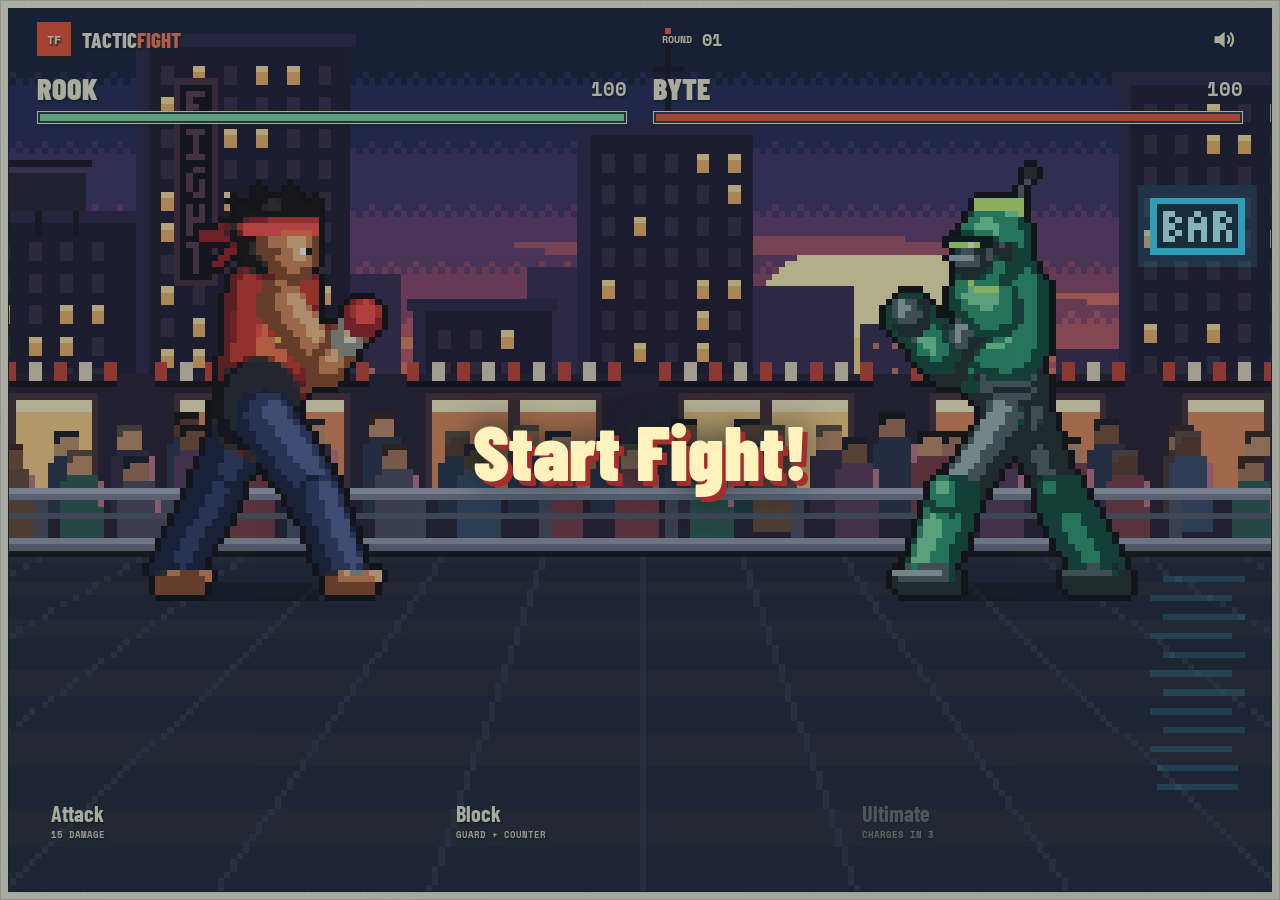
==== index.html @ 7b341b50 "Merge main into feature/16bit-graphics Keep main's announcement overlay, speaker sound toggle and sl" ====
<!doctype html>
<html lang="en">
<head>
  <meta charset="utf-8">
  <meta name="viewport" content="width=device-width, initial-scale=1">
  <meta name="theme-color" content="#f3ead5">
  <title>Tactic Fight</title>
  <link rel="stylesheet" href="style.css">
</head>
<body>
  <main class="game-shell">
    <header class="topbar">
      <a class="brand" href="index.html" aria-label="Tactic Fight home">
        <span class="brand-mark" aria-hidden="true">TF</span>
        <span>TACTIC<span class="brand-accent">FIGHT</span></span>
      </a>
      <div class="round-readout" aria-live="polite">
        <span class="readout-label">ROUND</span>
        <strong id="round-number">01</strong>
      </div>
      <button class="sound-toggle" id="sound-toggle" type="button" aria-label="Mute sound" aria-pressed="true" title="Mute sound (M)">
        <svg class="speaker-icon" viewBox="0 0 24 24" aria-hidden="true">
          <path class="speaker-shape" d="M4 9v6h4l5 4V5L8 9H4Z"></path>
          <path class="sound-waves" d="M16 9a5 5 0 0 1 0 6M18.5 6.5a8.5 8.5 0 0 1 0 11"></path>
          <path class="mute-slash" d="m15 9 6 6m0-6-6 6"></path>
        </svg>
      </button>
    </header>

    <section class="matchup" aria-label="Fighter status">
      <div class="fighter-status player-status">
        <div class="fighter-heading">
          <h1>ROOK</h1>
          <span id="player-hp-text" class="hp-number">100</span>
        </div>
        <div class="health-track" role="meter" aria-label="Player health" aria-valuemin="0" aria-valuemax="100" aria-valuenow="100">
          <div id="player-health" class="health-fill"></div>
        </div>
        <div class="fighter-meta"><span id="player-boost" class="boost-tag" hidden>POWER UP +50%</span></div>
      </div>

      <div class="fighter-status bot-status">
        <div class="fighter-heading">
          <h1>BYTE</h1>
          <span id="bot-hp-text" class="hp-number">100</span>
        </div>
        <div class="health-track" role="meter" aria-label="CPU health" aria-valuemin="0" aria-valuemax="100" aria-valuenow="100">
          <div id="bot-health" class="health-fill"></div>
        </div>
        <div class="fighter-meta"><span id="bot-boost" class="boost-tag" hidden>POWER UP +50%</span></div>
      </div>
    </section>

    <section class="arena-wrap" aria-label="Fight arena">
      <canvas id="arena" width="960" height="420" role="img" aria-label="Rook and Byte face off in a pixel art city arena"></canvas>
    </section>

    <section class="fight-console" aria-label="Combat controls">
      <div class="action-row">
        <button class="action-button attack-button" id="attack-button" type="button">
          <span class="action-copy"><strong>Attack</strong><small>15 DAMAGE</small></span>
        </button>
        <button class="action-button block-button" id="block-button" type="button">
          <span class="action-copy"><strong>Block</strong><small>GUARD + COUNTER</small></span>
        </button>
        <button class="action-button ultimate-button" id="ultimate-button" type="button" disabled>
          <span class="action-copy"><strong>Ultimate</strong><small id="ultimate-detail">CHARGES IN 3</small></span>
        </button>
      </div>
      <div class="console-bottom">
        <button class="restart-button" id="restart-button" type="button" hidden>PLAY AGAIN</button>
      </div>
    </section>
  </main>
  <div class="screen-announcement" id="screen-announcement" aria-live="assertive" aria-atomic="true" hidden>
    <p id="announcement-text"></p>
  </div>
  <script src="sound.js"></script>
  <script src="graphics.js"></script>
  <script src="game.js"></script>
</body>
</html>
---- style.css ----
@import url('https://fonts.googleapis.com/css2?family=Barlow+Condensed:wght@500;600;700;800;900&family=Space+Mono:wght@400;700&display=swap');

:root {
  color-scheme: light;
  --paper: #f3ead5;
  --ink: #1d2422;
  --muted: #68736a;
  --line: #cfc8b6;
  --red: #ec5139;
  --red-dark: #a52d2e;
  --mint: #83d8a3;
  --lime: #c8e263;
  --night: #172b30;
  --mono: "Space Mono", "Courier New", monospace;
  --display: "Barlow Condensed", Impact, sans-serif;
}

* { box-sizing: border-box; }

body {
  min-height: 100vh;
  margin: 0;
  color: var(--ink);
  background-color: var(--paper);
  background-image: radial-gradient(#29353018 0.8px, transparent 0.8px), linear-gradient(125deg, #f7f1e3, #e9e3d2 75%);
  background-size: 7px 7px, auto;
  font-family: var(--mono);
}

button, a { font: inherit; }
button:focus-visible, a:focus-visible { outline: 3px solid var(--red); outline-offset: 3px; }

.game-shell { width: min(1100px, calc(100% - 48px)); margin: 0 auto; }
.topbar { height: 78px; display: flex; align-items: center; justify-content: space-between; }
.brand { display: inline-flex; align-items: center; gap: 11px; color: var(--paper); text-decoration: none; font: 800 21px/1 var(--display); letter-spacing: 0; text-shadow: 1px 2px 2px #132427; }
.brand-mark { display: grid; width: 34px; height: 34px; place-items: center; color: var(--paper); background: var(--red); box-shadow: 4px 4px 0 var(--ink); font: 700 12px var(--mono); }
.brand-accent { color: #ff775e; }
.round-readout { display: flex; align-items: center; gap: 10px; padding: 0; }
.readout-label, .top-status, .side-label, .fighter-meta, .arena-topline, .arena-caption, .combat-tip, .page-footer { font-size: 10px; font-weight: 700; letter-spacing: 0; }
.readout-label { color: var(--paper); text-shadow: 1px 2px 2px #132427; }
.round-readout strong { color: var(--paper); font: 700 17px var(--mono); text-shadow: 1px 2px 2px #132427; }
.sound-toggle { display: grid; width: 40px; height: 40px; place-items: center; padding: 0; border: 0; color: var(--paper); background: transparent; cursor: pointer; }
.sound-toggle:hover { color: var(--lime); }
.speaker-icon { width: 27px; height: 27px; overflow: visible; fill: none; stroke: currentColor; stroke-width: 2; stroke-linecap: round; stroke-linejoin: round; filter: drop-shadow(1px 2px 2px #132427); }
.speaker-shape { fill: currentColor; stroke: none; }
.sound-waves, .mute-slash { display: none; }
.sound-toggle[aria-pressed="true"] .sound-waves, .sound-toggle[aria-pressed="false"] .mute-slash { display: block; }
.mute-slash { stroke: var(--red); stroke-width: 3; }

.matchup { display: grid; grid-template-columns: 1fr 1fr; align-items: center; gap: 26px; padding: 26px 4px 22px; }
.fighter-status { min-width: 0; }
.fighter-heading { display: flex; justify-content: space-between; align-items: end; margin-bottom: 10px; }
.side-label { color: var(--paper); text-shadow: 1px 2px 2px #132427; }
.fighter-heading h1 { margin: 1px 0 0; color: var(--paper); font: 900 34px/.95 var(--display); text-shadow: 1px 2px 2px #132427; }
.bot-status { text-align: right; }
.hp-number { color: var(--paper); font: 700 19px var(--mono); text-shadow: 1px 2px 2px #132427; }
.health-track { height: 13px; padding: 2px; border: 1px solid var(--paper); background: #263e41; box-shadow: 1px 2px 3px #13242766; }
.health-fill { height: 100%; width: 100%; background: var(--mint); transition: width 280ms ease; }
.bot-status .health-fill { margin-left: auto; background: var(--red); }
.fighter-meta { display: flex; justify-content: flex-end; align-items: center; gap: 8px; margin-top: 7px; }
.boost-tag { color: var(--lime); font-size: 9px; font-weight: 700; text-shadow: 1px 2px 2px #132427; }
.player-status .fighter-meta { justify-content: flex-start; }
.fighter-meta[hidden] { display: none; }

.arena-wrap { overflow: hidden; border: 2px solid var(--ink); background: var(--night); box-shadow: 7px 7px 0 #1d242224; }
.arena-topline { height: 32px; display: flex; justify-content: space-between; align-items: center; padding: 0 14px; color: #d8dbc6; background: #20363a; }
.arena-live { display: flex; align-items: center; gap: 6px; color: #83d8a3; }
.arena-live i { width: 6px; height: 6px; border-radius: 50%; background: currentColor; }
#arena { display: block; width: 100%; height: auto; aspect-ratio: 960 / 420; image-rendering: pixelated; }
.arena-caption { min-height: 35px; display: flex; justify-content: space-between; align-items: center; padding: 0 16px; color: #d8dbc6; background: #20363a; }
.arena-caption b { margin-left: 7px; color: #94a29a; font-size: 9px; }
.floor-mark { color: #899b8b; font: 700 9px var(--mono); }

.fight-console { margin-top: 24px; }
.console-heading { display: flex; align-items: end; justify-content: space-between; padding: 16px 0 13px; }
.console-heading h2 { margin: 3px 0 0; font: 800 26px/.95 var(--display); }
.console-heading p { margin: 0 0 2px; color: var(--muted); font-size: 10px; }
.action-row { display: grid; grid-template-columns: repeat(3, 1fr); gap: 10px; }
.action-button { min-height: 72px; display: flex; align-items: center; gap: 13px; padding: 10px 14px; border: 0; color: var(--paper); background: transparent; text-align: left; text-shadow: 1px 2px 2px #132427; cursor: pointer; transition: transform 120ms ease, color 120ms ease; }
.action-button:hover:not(:disabled) { transform: translateY(-3px); }
.action-button:active:not(:disabled) { transform: translateY(0); }
.action-button:disabled { color: #a3aaa0; background: transparent; cursor: not-allowed; opacity: 0.55; }
.action-copy { display: grid; gap: 4px; }
.action-copy strong { font: 700 22px/1 var(--display); }
.action-copy small { color: #d9d0bb; font-size: 9px; font-weight: 700; }
.attack-button:hover:not(:disabled) { color: #ff9b76; }
.block-button:hover:not(:disabled) { color: var(--lime); }
.ultimate-button:hover:not(:disabled) { color: #fff2bc; }
.console-bottom { min-height: 48px; display: flex; align-items: center; justify-content: center; gap: 16px; }
.console-bottom[hidden] { display: none; }
.combat-tip { display: none; }
.restart-button { padding: 8px; border: 0; color: var(--lime); background: transparent; font: 700 10px var(--mono); text-shadow: 1px 2px 2px #132427; cursor: pointer; }
.restart-button:hover { color: white; }
.screen-announcement {
  position: fixed;
  z-index: 20;
  inset: 0;
  display: grid;
  place-items: center;
  padding: 24px;
  background: #1023269c;
  pointer-events: none;
  animation: announcement-appear 240ms ease-out both;
}
.screen-announcement[hidden] { display: none; }
.screen-announcement p {
  max-width: 18ch;
  margin: 0;
  color: var(--lime);
  font: 900 78px/.9 var(--display);
  text-align: center;
  text-shadow: 5px 5px 0 var(--red-dark), 0 0 32px #142729;
}
.screen-announcement[data-state="start"] { background: #10232652; }
.screen-announcement[data-state="start"] p { color: #fff2bc; }
.screen-announcement[data-state="lose"] p { color: #ff9971; }
@keyframes announcement-appear {
  from { opacity: 0; transform: scale(0.94); }
  to { opacity: 1; transform: scale(1); }
}
.page-footer { display: flex; justify-content: space-between; padding: 15px 0 22px; color: var(--muted); }
.page-footer b { color: var(--red); }

@media (max-width: 620px) {
  .game-shell { width: min(100% - 28px, 480px); }
  .topbar { height: 65px; }
  .brand { font-size: 18px; }
  .brand-mark { width: 30px; height: 30px; }
  .round-readout { padding: 7px 9px; gap: 6px; }
  .top-status { font-size: 8px; }
  .matchup { gap: 10px; padding: 21px 0 16px; }
  .fighter-heading h1 { font-size: 28px; }
  .fighter-heading { margin-bottom: 8px; }
  .side-label { font-size: 9px; }
  .hp-number { font-size: 15px; }
  .health-track { height: 11px; }
  .fighter-meta { font-size: 8px; }
  .boost-tag { font-size: 7px; padding: 3px; }
  .versus { font-size: 17px; }
  .arena-topline { height: 28px; padding: 0 9px; font-size: 8px; }
  .arena-caption { min-height: 30px; padding: 0 9px; font-size: 8px; }
  .arena-caption b { margin-left: 3px; font-size: 7px; }
  .fight-console { margin-top: 20px; }
  .console-heading { padding-top: 14px; }
  .console-heading h2 { font-size: 23px; }
  .console-heading p { max-width: 145px; font-size: 9px; text-align: right; }
  .action-row { gap: 6px; }
  .action-button { min-height: 76px; align-items: flex-start; gap: 7px; padding: 9px 7px; }
  .action-key { width: 25px; height: 25px; flex-basis: 25px; font-size: 8px; }
  .action-copy { padding-top: 2px; gap: 5px; }
  .action-copy strong { font-size: 16px; }
  .action-copy small { font-size: 7px; line-height: 1.3; }
  .button-arrow { display: none; }
  .console-bottom { min-height: 58px; flex-wrap: wrap; padding: 10px 0; gap: 7px; }
  .screen-announcement p { font-size: 48px; }
  .combat-tip { width: 100%; text-align: left; font-size: 8px; }
  .page-footer { padding-bottom: 16px; font-size: 8px; }
}

@media (prefers-reduced-motion: reduce) {
  *, *::before, *::after { scroll-behavior: auto !important; transition-duration: 0.01ms !important; }
}

@media (max-width: 380px) {
  .game-shell { width: calc(100% - 24px); }
  .brand { gap: 7px; font-size: 15px; }
  .brand-mark { width: 27px; height: 27px; font-size: 10px; }
  .sound-toggle { width: 32px; height: 32px; }
  .matchup { grid-template-columns: 1fr 1fr; gap: 8px; }
  .fighter-heading { gap: 3px; }
  .fighter-heading h1 { font-size: 20px; }
  .hp-number { font-size: 12px; }
  .fighter-meta { gap: 2px; font-size: 7px; }
  .action-row { grid-template-columns: 1fr; }
  .action-button { min-height: 56px; align-items: center; padding: 8px 10px; }
  .action-copy strong { font-size: 17px; }
  .action-copy small { font-size: 8px; }
  .console-heading p { max-width: 105px; }
}

@media (min-width: 621px) {
  body { height: 100svh; overflow: hidden; }
  .game-shell {
    position: relative;
    z-index: 1;
    display: flex;
    width: 100%;
    height: 100svh;
    flex-direction: column;
    gap: 0;
    margin: 0;
    padding: 14px 22px;
    border: 1px solid var(--line);
  }
  .topbar {
    position: relative;
    z-index: 1;
    height: 48px;
    flex: 0 0 48px;
    padding: 0 14px;
    border: 0;
    background: transparent;
  }
  .matchup {
    position: relative;
    z-index: 1;
    flex: 0 0 auto;
    margin-top: 4px;
    padding: 6px 14px;
    border: 0;
    background: transparent;
  }
  .fighter-heading { margin-bottom: 8px; }
  .fighter-heading h1 { font-size: 30px; }
  .fighter-meta { margin-top: 4px; }
  .side-label, .hp-number { color: var(--paper); text-shadow: 1px 2px 2px #132427; }
  .arena-wrap {
    position: fixed;
    z-index: 0;
    inset: 8px;
    border: 1px solid var(--ink);
    box-shadow: none;
    pointer-events: none;
  }
  .arena-topline, .arena-caption { display: none; }
  #arena {
    position: absolute;
    inset: 0;
    width: 100%;
    height: 100%;
    aspect-ratio: auto;
    object-fit: cover;
  }
  .fight-console {
    position: relative;
    z-index: 1;
    display: flex;
    flex-direction: column;
    width: 100%;
    margin-top: auto;
    padding: 12px 14px 34px;
    border: 0;
    background: transparent;
  }
  .console-heading { display: none; }
  .action-button { min-height: 58px; }
  .console-bottom { order: -1; min-height: 0; margin: 0 0 4px; }
  .page-footer { display: none; }
}
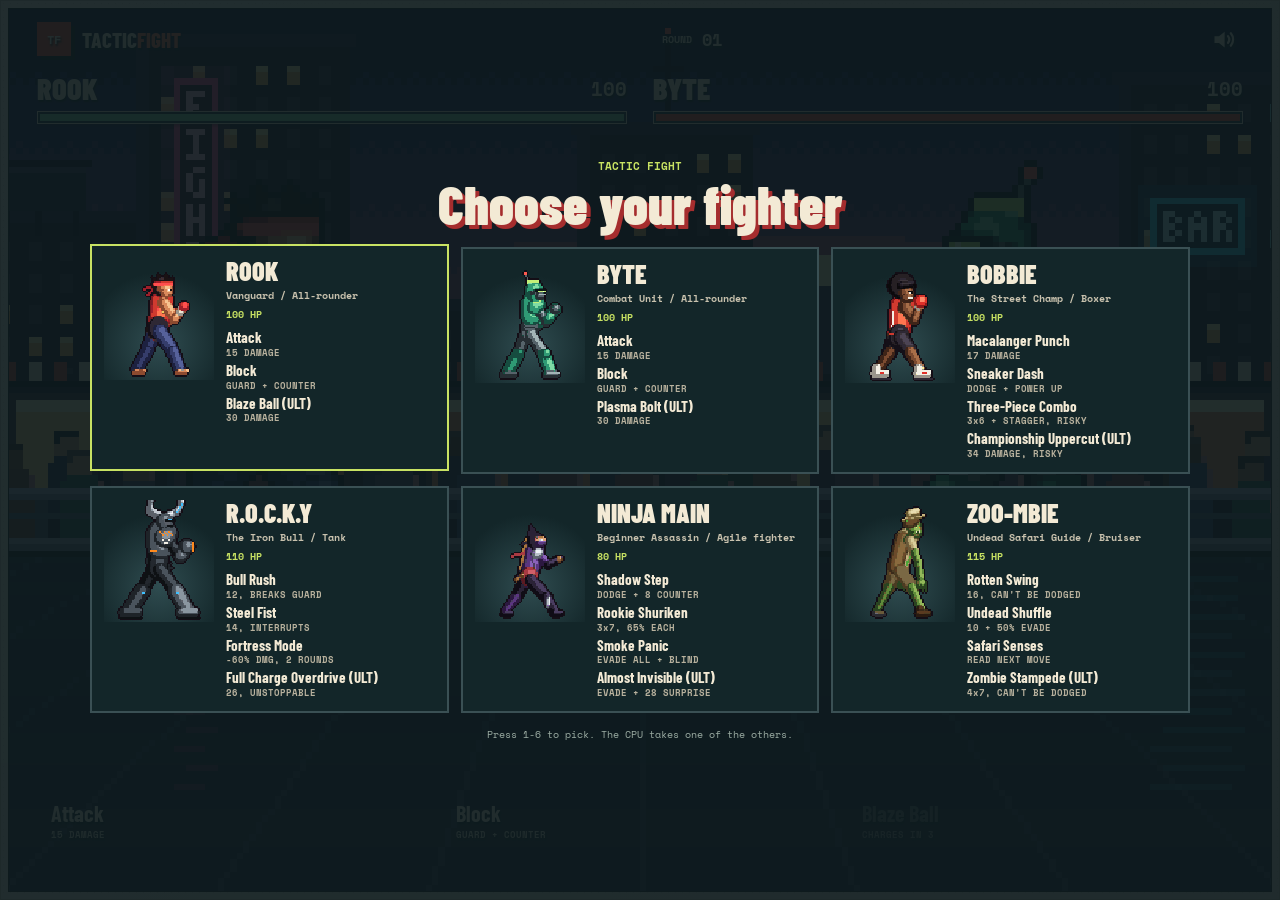
==== commit 2c3670fe: "Add four new fighters with their own moves and a character select Adds Bobbie Macalanger, R.O.C.K.Y," ====
--- a/index.html
+++ b/index.html
@@ -30,24 +30,24 @@
     <section class="matchup" aria-label="Fighter status">
       <div class="fighter-status player-status">
         <div class="fighter-heading">
-          <h1>ROOK</h1>
+          <h1 id="player-name">ROOK</h1>
           <span id="player-hp-text" class="hp-number">100</span>
         </div>
         <div class="health-track" role="meter" aria-label="Player health" aria-valuemin="0" aria-valuemax="100" aria-valuenow="100">
           <div id="player-health" class="health-fill"></div>
         </div>
-        <div class="fighter-meta"><span id="player-boost" class="boost-tag" hidden>POWER UP +50%</span></div>
+        <div class="fighter-meta"><span id="player-tags" class="boost-tag"></span></div>
       </div>
 
       <div class="fighter-status bot-status">
         <div class="fighter-heading">
-          <h1>BYTE</h1>
+          <h1 id="bot-name">BYTE</h1>
           <span id="bot-hp-text" class="hp-number">100</span>
         </div>
         <div class="health-track" role="meter" aria-label="CPU health" aria-valuemin="0" aria-valuemax="100" aria-valuenow="100">
           <div id="bot-health" class="health-fill"></div>
         </div>
-        <div class="fighter-meta"><span id="bot-boost" class="boost-tag" hidden>POWER UP +50%</span></div>
+        <div class="fighter-meta"><span id="bot-tags" class="boost-tag"></span></div>
       </div>
     </section>
 
@@ -56,26 +56,26 @@
     </section>
 
     <section class="fight-console" aria-label="Combat controls">
-      <div class="action-row">
-        <button class="action-button attack-button" id="attack-button" type="button">
-          <span class="action-copy"><strong>Attack</strong><small>15 DAMAGE</small></span>
-        </button>
-        <button class="action-button block-button" id="block-button" type="button">
-          <span class="action-copy"><strong>Block</strong><small>GUARD + COUNTER</small></span>
-        </button>
-        <button class="action-button ultimate-button" id="ultimate-button" type="button" disabled>
-          <span class="action-copy"><strong>Ultimate</strong><small id="ultimate-detail">CHARGES IN 3</small></span>
-        </button>
-      </div>
+      <div class="action-row" id="action-row"></div>
       <div class="console-bottom">
         <button class="restart-button" id="restart-button" type="button" hidden>PLAY AGAIN</button>
+        <button class="restart-button" id="change-button" type="button">NEW FIGHTER</button>
       </div>
     </section>
   </main>
   <div class="screen-announcement" id="screen-announcement" aria-live="assertive" aria-atomic="true" hidden>
     <p id="announcement-text"></p>
   </div>
+  <section class="character-select" id="character-select" aria-labelledby="select-title" hidden>
+    <div class="select-panel">
+      <p class="select-kicker">TACTIC FIGHT</p>
+      <h2 id="select-title">Choose your fighter</h2>
+      <div class="select-grid" id="select-grid"></div>
+      <p class="select-hint">Press 1-6 to pick. The CPU takes one of the others.</p>
+    </div>
+  </section>
   <script src="sound.js"></script>
+  <script src="characters.js"></script>
   <script src="graphics.js"></script>
   <script src="game.js"></script>
 </body>
--- a/style.css
+++ b/style.css
@@ -75,7 +75,7 @@
 .console-heading { display: flex; align-items: end; justify-content: space-between; padding: 16px 0 13px; }
 .console-heading h2 { margin: 3px 0 0; font: 800 26px/.95 var(--display); }
 .console-heading p { margin: 0 0 2px; color: var(--muted); font-size: 10px; }
-.action-row { display: grid; grid-template-columns: repeat(3, 1fr); gap: 10px; }
+.action-row { display: grid; grid-template-columns: repeat(var(--moves, 3), 1fr); gap: 10px; }
 .action-button { min-height: 72px; display: flex; align-items: center; gap: 13px; padding: 10px 14px; border: 0; color: var(--paper); background: transparent; text-align: left; text-shadow: 1px 2px 2px #132427; cursor: pointer; transition: transform 120ms ease, color 120ms ease; }
 .action-button:hover:not(:disabled) { transform: translateY(-3px); }
 .action-button:active:not(:disabled) { transform: translateY(0); }
@@ -114,6 +114,24 @@
 .screen-announcement[data-state="start"] { background: #10232652; }
 .screen-announcement[data-state="start"] p { color: #fff2bc; }
 .screen-announcement[data-state="lose"] p { color: #ff9971; }
+.character-select { position: fixed; z-index: 30; inset: 0; display: grid; place-items: center; overflow-y: auto; padding: 24px 16px; background: #0d1a1de8; }
+.character-select[hidden] { display: none; }
+.select-panel { width: min(1100px, 100%); }
+.select-kicker { margin: 0; color: var(--lime); font: 700 11px var(--mono); text-align: center; }
+.select-panel h2 { margin: 4px 0 18px; color: var(--paper); font: 900 54px/.95 var(--display); text-align: center; text-shadow: 4px 4px 0 var(--red-dark); }
+.select-grid { display: grid; grid-template-columns: repeat(3, 1fr); gap: 12px; }
+.fighter-card { display: grid; grid-template-columns: 110px 1fr; gap: 12px; align-items: start; padding: 12px; border: 2px solid #3a5054; color: var(--paper); background: #132629; text-align: left; cursor: pointer; transition: transform 120ms ease, border-color 120ms ease; }
+.fighter-card:hover, .fighter-card:focus-visible { border-color: var(--lime); outline: none; transform: translateY(-3px); }
+.fighter-card canvas { width: 110px; height: 122px; background: radial-gradient(circle at 50% 70%, #2f4c50, #132629 70%); image-rendering: pixelated; }
+.card-info { display: grid; gap: 4px; min-width: 0; }
+.card-name { font: 900 26px/1 var(--display); }
+.card-title { color: #c9c2ae; font-size: 10px; font-weight: 700; }
+.card-hp { color: var(--lime); font-size: 10px; font-weight: 700; }
+.card-moves { display: grid; gap: 4px; margin-top: 4px; }
+.card-move { display: grid; color: #b9b29e; font-size: 9px; font-weight: 700; }
+.card-move b { color: var(--paper); font: 700 15px/1.05 var(--display); }
+.select-hint { margin: 14px 0 0; color: #9fb0a6; font-size: 10px; text-align: center; }
+
 @keyframes announcement-appear {
   from { opacity: 0; transform: scale(0.94); }
   to { opacity: 1; transform: scale(1); }
@@ -144,7 +162,11 @@
   .console-heading { padding-top: 14px; }
   .console-heading h2 { font-size: 23px; }
   .console-heading p { max-width: 145px; font-size: 9px; text-align: right; }
-  .action-row { gap: 6px; }
+  .action-row { grid-template-columns: repeat(2, 1fr); gap: 6px; }
+  .select-grid { grid-template-columns: 1fr; }
+  .select-panel h2 { font-size: 38px; }
+  .fighter-card { grid-template-columns: 80px 1fr; }
+  .fighter-card canvas { width: 80px; height: 89px; }
   .action-button { min-height: 76px; align-items: flex-start; gap: 7px; padding: 9px 7px; }
   .action-key { width: 25px; height: 25px; flex-basis: 25px; font-size: 8px; }
   .action-copy { padding-top: 2px; gap: 5px; }
@@ -155,6 +177,10 @@
   .screen-announcement p { font-size: 48px; }
   .combat-tip { width: 100%; text-align: left; font-size: 8px; }
   .page-footer { padding-bottom: 16px; font-size: 8px; }
+}
+
+@media (max-width: 960px) and (min-width: 621px) {
+  .select-grid { grid-template-columns: repeat(2, 1fr); }
 }
 
 @media (prefers-reduced-motion: reduce) {
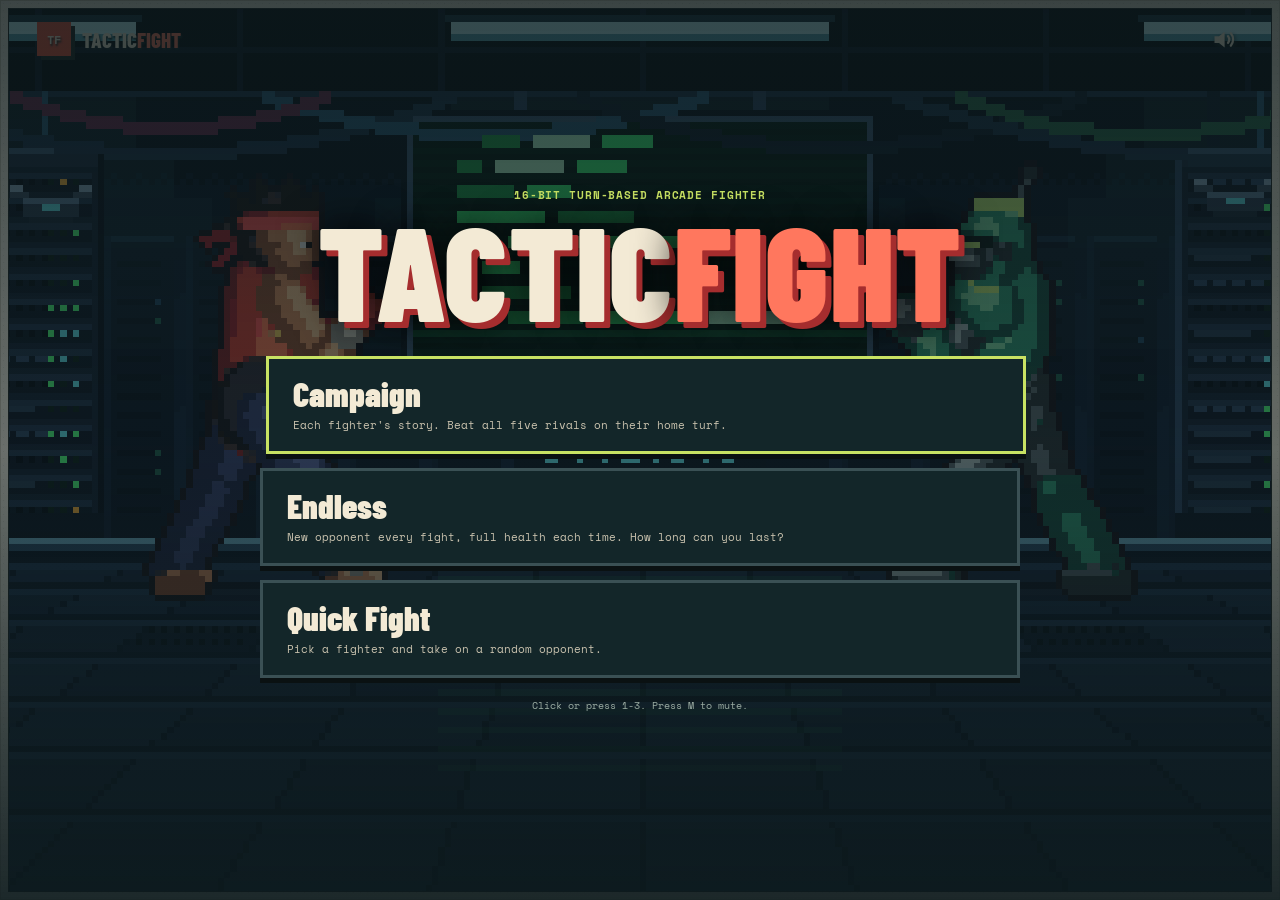
==== commit 91da7d8b: "Add game modes, campaign story, themed stages, soundtrack and UI overhaul - Start screen with Campai" ====
--- a/index.html
+++ b/index.html
@@ -10,12 +10,12 @@
 <body>
   <main class="game-shell">
     <header class="topbar">
-      <a class="brand" href="index.html" aria-label="Tactic Fight home">
+      <button class="brand" id="home-button" type="button" aria-label="Back to the start screen">
         <span class="brand-mark" aria-hidden="true">TF</span>
         <span>TACTIC<span class="brand-accent">FIGHT</span></span>
-      </a>
+      </button>
       <div class="round-readout" aria-live="polite">
-        <span class="readout-label">ROUND</span>
+        <span class="readout-label" id="mode-label">ROUND</span>
         <strong id="round-number">01</strong>
       </div>
       <button class="sound-toggle" id="sound-toggle" type="button" aria-label="Mute sound" aria-pressed="true" title="Mute sound (M)">
@@ -52,31 +52,93 @@
     </section>
 
     <section class="arena-wrap" aria-label="Fight arena">
-      <canvas id="arena" width="960" height="420" role="img" aria-label="Rook and Byte face off in a pixel art city arena"></canvas>
+      <canvas id="arena" width="960" height="420" role="img" aria-label="Two fighters face off in a pixel art arena"></canvas>
     </section>
 
     <section class="fight-console" aria-label="Combat controls">
       <div class="action-row" id="action-row"></div>
-      <div class="console-bottom">
-        <button class="restart-button" id="restart-button" type="button" hidden>PLAY AGAIN</button>
-        <button class="restart-button" id="change-button" type="button">NEW FIGHTER</button>
-      </div>
     </section>
   </main>
+
+  <div class="move-tooltip" id="move-tooltip" role="tooltip" hidden>
+    <strong id="tooltip-name"></strong>
+    <span id="tooltip-detail"></span>
+    <p id="tooltip-info"></p>
+  </div>
+
   <div class="screen-announcement" id="screen-announcement" aria-live="assertive" aria-atomic="true" hidden>
     <p id="announcement-text"></p>
   </div>
+
+  <section class="result-panel" id="result-panel" aria-labelledby="result-title" hidden>
+    <div class="result-box">
+      <p class="panel-kicker" id="result-kicker"></p>
+      <h2 id="result-title"></h2>
+      <p class="result-detail" id="result-detail"></p>
+      <div class="result-actions" id="result-actions"></div>
+    </div>
+  </section>
+
+  <section class="dialogue" id="dialogue" aria-labelledby="dialogue-speaker" hidden>
+    <canvas class="dialogue-portrait left" id="dialogue-left" width="210" height="234" aria-hidden="true"></canvas>
+    <canvas class="dialogue-portrait right" id="dialogue-right" width="210" height="234" aria-hidden="true"></canvas>
+    <div class="dialogue-box">
+      <p class="dialogue-speaker" id="dialogue-speaker"></p>
+      <p class="dialogue-text" id="dialogue-text" aria-live="polite"></p>
+      <div class="dialogue-controls">
+        <button class="text-button" id="dialogue-skip" type="button">SKIP</button>
+        <button class="text-button primary" id="dialogue-next" type="button">NEXT &gt;</button>
+      </div>
+    </div>
+  </section>
+
+  <section class="title-screen" id="title-screen" aria-labelledby="title-heading">
+    <div class="title-panel">
+      <p class="panel-kicker">16-BIT TURN-BASED ARCADE FIGHTER</p>
+      <h2 class="game-logo" id="title-heading">TACTIC<span>FIGHT</span></h2>
+      <div class="mode-list">
+        <button class="mode-button" type="button" data-mode="campaign"><strong>Campaign</strong><span>Each fighter's story. Beat all five rivals on their home turf.</span></button>
+        <button class="mode-button" type="button" data-mode="endless"><strong>Endless</strong><span>New opponent every fight, full health each time. How long can you last?</span><em id="endless-best"></em></button>
+        <button class="mode-button" type="button" data-mode="quick"><strong>Quick Fight</strong><span>Pick a fighter and take on a random opponent.</span></button>
+      </div>
+      <p class="title-hint">Click or press 1-3. Press M to mute.</p>
+    </div>
+  </section>
+
   <section class="character-select" id="character-select" aria-labelledby="select-title" hidden>
     <div class="select-panel">
-      <p class="select-kicker">TACTIC FIGHT</p>
+      <p class="panel-kicker" id="select-mode"></p>
       <h2 id="select-title">Choose your fighter</h2>
       <div class="select-grid" id="select-grid"></div>
-      <p class="select-hint">Press 1-6 to pick. The CPU takes one of the others.</p>
+      <button class="text-button" id="select-back" type="button">&lt; BACK</button>
     </div>
   </section>
+
+  <section class="fighter-detail" id="fighter-detail" aria-labelledby="detail-name" hidden>
+    <div class="detail-box">
+      <canvas class="detail-portrait" id="detail-portrait" width="210" height="234" aria-hidden="true"></canvas>
+      <div class="detail-info">
+        <p class="panel-kicker" id="detail-title"></p>
+        <h2 id="detail-name"></h2>
+        <p class="detail-hp" id="detail-hp"></p>
+        <p class="detail-story" id="detail-story"></p>
+        <div class="detail-moves" id="detail-moves"></div>
+        <p class="detail-progress" id="detail-progress"></p>
+        <div class="detail-actions">
+          <button class="text-button" id="detail-back" type="button">&lt; BACK</button>
+          <button class="big-button" id="detail-fight" type="button">FIGHT!</button>
+        </div>
+      </div>
+    </div>
+  </section>
+
   <script src="sound.js"></script>
+  <script src="music.js"></script>
   <script src="characters.js"></script>
+  <script src="story.js"></script>
+  <script src="icons.js"></script>
+  <script src="stages.js"></script>
   <script src="graphics.js"></script>
   <script src="game.js"></script>
 </body>
-</html>+</html>
--- a/style.css
+++ b/style.css
@@ -32,7 +32,7 @@
 
 .game-shell { width: min(1100px, calc(100% - 48px)); margin: 0 auto; }
 .topbar { height: 78px; display: flex; align-items: center; justify-content: space-between; }
-.brand { display: inline-flex; align-items: center; gap: 11px; color: var(--paper); text-decoration: none; font: 800 21px/1 var(--display); letter-spacing: 0; text-shadow: 1px 2px 2px #132427; }
+.brand { display: inline-flex; align-items: center; gap: 11px; padding: 0; border: 0; color: var(--paper); background: transparent; text-decoration: none; cursor: pointer; font: 800 21px/1 var(--display); letter-spacing: 0; text-shadow: 1px 2px 2px #132427; }
 .brand-mark { display: grid; width: 34px; height: 34px; place-items: center; color: var(--paper); background: var(--red); box-shadow: 4px 4px 0 var(--ink); font: 700 12px var(--mono); }
 .brand-accent { color: #ff775e; }
 .round-readout { display: flex; align-items: center; gap: 10px; padding: 0; }
@@ -114,23 +114,6 @@
 .screen-announcement[data-state="start"] { background: #10232652; }
 .screen-announcement[data-state="start"] p { color: #fff2bc; }
 .screen-announcement[data-state="lose"] p { color: #ff9971; }
-.character-select { position: fixed; z-index: 30; inset: 0; display: grid; place-items: center; overflow-y: auto; padding: 24px 16px; background: #0d1a1de8; }
-.character-select[hidden] { display: none; }
-.select-panel { width: min(1100px, 100%); }
-.select-kicker { margin: 0; color: var(--lime); font: 700 11px var(--mono); text-align: center; }
-.select-panel h2 { margin: 4px 0 18px; color: var(--paper); font: 900 54px/.95 var(--display); text-align: center; text-shadow: 4px 4px 0 var(--red-dark); }
-.select-grid { display: grid; grid-template-columns: repeat(3, 1fr); gap: 12px; }
-.fighter-card { display: grid; grid-template-columns: 110px 1fr; gap: 12px; align-items: start; padding: 12px; border: 2px solid #3a5054; color: var(--paper); background: #132629; text-align: left; cursor: pointer; transition: transform 120ms ease, border-color 120ms ease; }
-.fighter-card:hover, .fighter-card:focus-visible { border-color: var(--lime); outline: none; transform: translateY(-3px); }
-.fighter-card canvas { width: 110px; height: 122px; background: radial-gradient(circle at 50% 70%, #2f4c50, #132629 70%); image-rendering: pixelated; }
-.card-info { display: grid; gap: 4px; min-width: 0; }
-.card-name { font: 900 26px/1 var(--display); }
-.card-title { color: #c9c2ae; font-size: 10px; font-weight: 700; }
-.card-hp { color: var(--lime); font-size: 10px; font-weight: 700; }
-.card-moves { display: grid; gap: 4px; margin-top: 4px; }
-.card-move { display: grid; color: #b9b29e; font-size: 9px; font-weight: 700; }
-.card-move b { color: var(--paper); font: 700 15px/1.05 var(--display); }
-.select-hint { margin: 14px 0 0; color: #9fb0a6; font-size: 10px; text-align: center; }
 
 @keyframes announcement-appear {
   from { opacity: 0; transform: scale(0.94); }
@@ -163,10 +146,6 @@
   .console-heading h2 { font-size: 23px; }
   .console-heading p { max-width: 145px; font-size: 9px; text-align: right; }
   .action-row { grid-template-columns: repeat(2, 1fr); gap: 6px; }
-  .select-grid { grid-template-columns: 1fr; }
-  .select-panel h2 { font-size: 38px; }
-  .fighter-card { grid-template-columns: 80px 1fr; }
-  .fighter-card canvas { width: 80px; height: 89px; }
   .action-button { min-height: 76px; align-items: flex-start; gap: 7px; padding: 9px 7px; }
   .action-key { width: 25px; height: 25px; flex-basis: 25px; font-size: 8px; }
   .action-copy { padding-top: 2px; gap: 5px; }
@@ -179,9 +158,6 @@
   .page-footer { padding-bottom: 16px; font-size: 8px; }
 }
 
-@media (max-width: 960px) and (min-width: 621px) {
-  .select-grid { grid-template-columns: repeat(2, 1fr); }
-}
 
 @media (prefers-reduced-motion: reduce) {
   *, *::before, *::after { scroll-behavior: auto !important; transition-duration: 0.01ms !important; }
@@ -272,4 +248,141 @@
   .action-button { min-height: 58px; }
   .console-bottom { order: -1; min-height: 0; margin: 0 0 4px; }
   .page-footer { display: none; }
-}+}
+/* ---------------------------------------------------------------------------
+   Move buttons: big boxes in the fighter's colour with a pixel icon and name. */
+.action-row { gap: 12px; }
+.move-button { position: relative; min-height: 96px; display: grid; grid-template-columns: auto 1fr; grid-template-rows: 1fr auto; align-items: center; column-gap: 14px; padding: 12px 16px; border: 3px solid var(--fighter); color: var(--paper); background: linear-gradient(180deg, color-mix(in srgb, var(--fighter) 34%, #10191b) 0%, #10191b 100%); box-shadow: 0 4px 0 #0a1112, inset 0 0 0 2px #0a111266; text-align: left; cursor: pointer; transition: transform 120ms ease, box-shadow 120ms ease, filter 120ms ease; }
+.move-button:hover:not(:disabled), .move-button:focus-visible { transform: translateY(-4px); box-shadow: 0 8px 0 #0a1112, 0 0 0 3px #ffffff33; outline: none; }
+.move-button:active:not(:disabled) { transform: translateY(0); box-shadow: 0 2px 0 #0a1112; }
+.move-button:disabled { cursor: not-allowed; filter: grayscale(0.85) brightness(0.6); }
+.move-button.ultimate { border-style: double; border-width: 5px; }
+.move-icon { grid-row: span 2; width: 56px; height: 56px; image-rendering: pixelated; }
+.move-name { font: 800 24px/1 var(--display); text-shadow: 2px 2px 0 #0a1112; }
+.move-cooldown { color: #ffe36a; font-size: 10px; font-weight: 700; }
+.move-cooldown:empty { display: none; }
+.move-key { position: absolute; top: 6px; right: 8px; color: #ffffff88; font-size: 10px; font-weight: 700; }
+
+.move-tooltip { position: fixed; z-index: 40; width: min(320px, calc(100vw - 16px)); padding: 12px 14px; border: 3px solid var(--fighter, var(--lime)); color: var(--paper); background: #0d1a1d; box-shadow: 5px 5px 0 #0008; pointer-events: none; }
+.move-tooltip[hidden] { display: none; }
+.move-tooltip strong { display: block; font: 800 22px/1 var(--display); }
+.move-tooltip span { display: block; margin-top: 4px; color: var(--fighter, var(--lime)); font-size: 10px; font-weight: 700; }
+.move-tooltip p { margin: 8px 0 0; color: #d9d0bb; font-size: 11px; line-height: 1.45; }
+
+/* Announcements slam in, then slide away. */
+.screen-announcement { animation: none; }
+.screen-announcement p { animation: announce-in 520ms cubic-bezier(0.2, 1.4, 0.4, 1) both; }
+.screen-announcement.leaving p { animation: announce-out 450ms ease-in both; }
+@keyframes announce-in {
+  from { opacity: 0; transform: translateX(-60vw) skewX(-18deg) scale(1.4); }
+  to { opacity: 1; transform: none; }
+}
+@keyframes announce-out {
+  from { opacity: 1; transform: none; }
+  to { opacity: 0; transform: translateX(60vw) skewX(18deg); }
+}
+
+/* Shared panel pieces. */
+.panel-kicker { margin: 0; color: var(--lime); font: 700 11px var(--mono); letter-spacing: 0.08em; }
+.text-button { padding: 10px 14px; border: 0; color: var(--paper); background: transparent; font: 700 12px var(--mono); text-shadow: 1px 2px 2px #132427; cursor: pointer; }
+.text-button:hover, .text-button:focus-visible { color: var(--lime); }
+.text-button.primary { color: var(--lime); }
+.big-button { min-width: 200px; padding: 16px 26px; border: 3px solid var(--fighter, var(--lime)); color: #10191b; background: var(--fighter, var(--lime)); box-shadow: 0 5px 0 #0a1112; font: 900 26px/1 var(--display); letter-spacing: 0.02em; cursor: pointer; transition: transform 120ms ease, box-shadow 120ms ease; }
+.big-button.secondary { color: var(--paper); background: #10191b; }
+.big-button:hover, .big-button:focus-visible { transform: translateY(-4px); box-shadow: 0 9px 0 #0a1112; outline: none; }
+.big-button:active { transform: translateY(0); box-shadow: 0 2px 0 #0a1112; }
+
+/* Full-screen overlays. */
+.title-screen, .character-select, .fighter-detail, .result-panel, .dialogue { position: fixed; inset: 0; display: grid; place-items: center; overflow-y: auto; padding: 24px 16px; }
+.title-screen[hidden], .character-select[hidden], .fighter-detail[hidden], .result-panel[hidden], .dialogue[hidden] { display: none; }
+.title-screen { z-index: 30; background: linear-gradient(180deg, #0d1a1dcc, #0d1a1d99 50%, #0d1a1dee); }
+.character-select { z-index: 30; background: #0d1a1de8; }
+.fighter-detail { z-index: 31; background: #0d1a1dcc; }
+.result-panel { z-index: 25; background: #0d1a1db0; }
+.dialogue { z-index: 25; align-items: end; padding: 0 0 4vh; background: linear-gradient(180deg, transparent 30%, #0d1a1dcc 100%); }
+
+.title-panel { width: min(760px, 100%); text-align: center; }
+.game-logo { margin: 10px 0 30px; color: var(--paper); font: 900 clamp(64px, 12vw, 132px)/0.85 var(--display); letter-spacing: 0.01em; text-shadow: 6px 6px 0 var(--red-dark), 0 0 40px #000; animation: logo-in 700ms cubic-bezier(0.2, 1.4, 0.4, 1) both; }
+.game-logo span { color: #ff775e; }
+@keyframes logo-in {
+  from { opacity: 0; transform: scale(1.6) rotate(-4deg); }
+  to { opacity: 1; transform: none; }
+}
+.mode-list { display: grid; gap: 14px; }
+.mode-button { display: grid; gap: 6px; padding: 18px 24px; border: 3px solid #3a5054; color: var(--paper); background: #132629; box-shadow: 0 5px 0 #0a1112; text-align: left; cursor: pointer; transition: transform 120ms ease, border-color 120ms ease; }
+.mode-button:hover, .mode-button:focus-visible { border-color: var(--lime); transform: translateX(6px); outline: none; }
+.mode-button strong { font: 900 34px/1 var(--display); }
+.mode-button span { color: #c9c2ae; font-size: 11px; }
+.mode-button em { color: var(--lime); font-size: 11px; font-style: normal; font-weight: 700; }
+.mode-button em:empty { display: none; }
+.title-hint { margin: 20px 0 0; color: #9fb0a6; font-size: 10px; }
+
+.select-panel { width: min(980px, 100%); text-align: center; }
+.select-panel h2 { margin: 6px 0 22px; color: var(--paper); font: 900 54px/0.95 var(--display); text-shadow: 4px 4px 0 var(--red-dark); }
+.select-grid { display: grid; grid-template-columns: repeat(3, 1fr); gap: 14px; margin-bottom: 14px; }
+.fighter-card { position: relative; min-height: 120px; display: grid; align-content: center; gap: 6px; padding: 18px; border: 3px solid var(--fighter); color: var(--paper); background: linear-gradient(135deg, color-mix(in srgb, var(--fighter) 40%, #10191b), #10191b 70%); box-shadow: 0 5px 0 #0a1112; cursor: pointer; transition: transform 120ms ease, box-shadow 120ms ease; }
+.fighter-card:hover, .fighter-card:focus-visible { transform: translateY(-5px); box-shadow: 0 10px 0 #0a1112, 0 0 0 3px #ffffff40; outline: none; }
+.card-name { font: 900 38px/1 var(--display); text-shadow: 3px 3px 0 #0a1112; }
+.card-role { color: #d9d0bb; font-size: 11px; font-weight: 700; }
+.card-number { position: absolute; top: 8px; left: 10px; color: #ffffff77; font-size: 10px; font-weight: 700; }
+.card-progress { position: absolute; top: 8px; right: 10px; color: var(--lime); font-size: 10px; font-weight: 700; }
+
+.detail-box { width: min(980px, 100%); display: grid; grid-template-columns: 240px 1fr; gap: 24px; padding: 24px; border: 3px solid var(--fighter); background: #0d1a1d; box-shadow: 8px 8px 0 #0008; animation: pop-in 260ms ease-out both; }
+@keyframes pop-in {
+  from { opacity: 0; transform: translateY(16px) scale(0.97); }
+  to { opacity: 1; transform: none; }
+}
+.detail-portrait { width: 240px; height: 267px; background: radial-gradient(circle at 50% 75%, color-mix(in srgb, var(--fighter) 45%, #10191b), #10191b 70%); image-rendering: pixelated; }
+.detail-info { min-width: 0; color: var(--paper); }
+.detail-info h2 { margin: 4px 0 2px; font: 900 52px/0.95 var(--display); text-shadow: 4px 4px 0 #0a1112; }
+.detail-hp { margin: 0; color: var(--fighter); font-size: 12px; font-weight: 700; }
+.detail-story { margin: 12px 0 16px; color: #d9d0bb; font-size: 12px; line-height: 1.55; }
+.detail-moves { display: grid; grid-template-columns: repeat(2, 1fr); gap: 10px; }
+.detail-move { display: grid; grid-template-columns: 44px 1fr; gap: 10px; align-items: start; padding: 10px; border: 2px solid #ffffff1c; background: #132629; }
+.detail-move .move-icon { width: 42px; height: 42px; }
+.detail-move strong { display: block; font: 800 20px/1 var(--display); }
+.detail-move small { display: block; margin-top: 3px; color: var(--fighter); font-size: 9px; font-weight: 700; }
+.detail-move p { margin: 6px 0 0; color: #c9c2ae; font-size: 10px; line-height: 1.45; }
+.detail-progress { margin: 14px 0 0; color: var(--lime); font-size: 11px; font-weight: 700; }
+.detail-progress:empty { display: none; }
+.detail-actions { display: flex; justify-content: space-between; align-items: center; gap: 12px; margin-top: 18px; }
+
+.result-box { width: min(620px, 100%); padding: 30px; border: 3px solid var(--fighter); background: #0d1a1df2; box-shadow: 8px 8px 0 #0008; text-align: center; animation: pop-in 260ms ease-out both; }
+.result-box h2 { margin: 6px 0 8px; color: var(--paper); font: 900 72px/0.9 var(--display); text-shadow: 5px 5px 0 var(--red-dark); }
+.result-detail { margin: 0 0 24px; color: #d9d0bb; font-size: 13px; }
+.result-actions { display: flex; flex-wrap: wrap; justify-content: center; gap: 14px; }
+
+/* Dialogue: portraits either side and a typewriter box, Mortal Kombat style. */
+.dialogue-portrait { position: absolute; bottom: calc(4vh + 150px); width: min(26vw, 280px); height: auto; aspect-ratio: 210 / 234; image-rendering: pixelated; filter: brightness(0.45) grayscale(0.5); transition: filter 200ms ease, transform 200ms ease; }
+.dialogue-portrait.left { left: 4vw; }
+.dialogue-portrait.right { right: 4vw; }
+.dialogue[data-speaker="left"] .dialogue-portrait.left, .dialogue[data-speaker="right"] .dialogue-portrait.right { filter: none; transform: scale(1.06); }
+.dialogue-box { position: relative; width: min(900px, calc(100% - 32px)); min-height: 150px; padding: 18px 22px 14px; border: 4px solid var(--speaker); color: var(--paper); background: #0a1416f2; box-shadow: 8px 8px 0 #0009; }
+.dialogue-speaker { margin: -34px 0 10px; display: inline-block; padding: 6px 14px; color: #0a1416; background: var(--speaker); font: 900 24px/1 var(--display); }
+.dialogue-speaker:empty { display: none; }
+.dialogue[data-speaker="narrator"] .dialogue-text { color: #c9c2ae; font-style: italic; }
+.dialogue-text { min-height: 54px; margin: 0; font: 400 16px/1.6 var(--mono); }
+.dialogue-controls { display: flex; justify-content: space-between; margin-top: 6px; }
+
+@media (max-width: 760px) {
+  .select-grid { grid-template-columns: repeat(2, 1fr); }
+  .detail-box { grid-template-columns: 1fr; }
+  .detail-portrait { width: 160px; height: 178px; margin: 0 auto; }
+  .detail-moves { grid-template-columns: 1fr; }
+  .move-name { font-size: 19px; }
+  .move-icon { width: 42px; height: 42px; }
+  .dialogue-portrait { bottom: calc(4vh + 190px); width: 34vw; }
+  .dialogue-text { font-size: 14px; }
+  .result-box h2 { font-size: 52px; }
+}
+@media (max-width: 420px) {
+  .select-grid { grid-template-columns: 1fr; }
+  .move-button { min-height: 78px; padding: 10px; column-gap: 8px; }
+  .big-button { min-width: 0; width: 100%; }
+}
+
+/* The fight HUD only shows during fights and on the result screen. */
+body:not([data-screen="fight"]):not([data-screen="result"]) .matchup,
+body:not([data-screen="fight"]):not([data-screen="result"]) .fight-console,
+body:not([data-screen="fight"]):not([data-screen="result"]) .round-readout { visibility: hidden; }
+.dialogue { background: linear-gradient(180deg, #0d1a1d99 0%, #0d1a1dee 70%); }
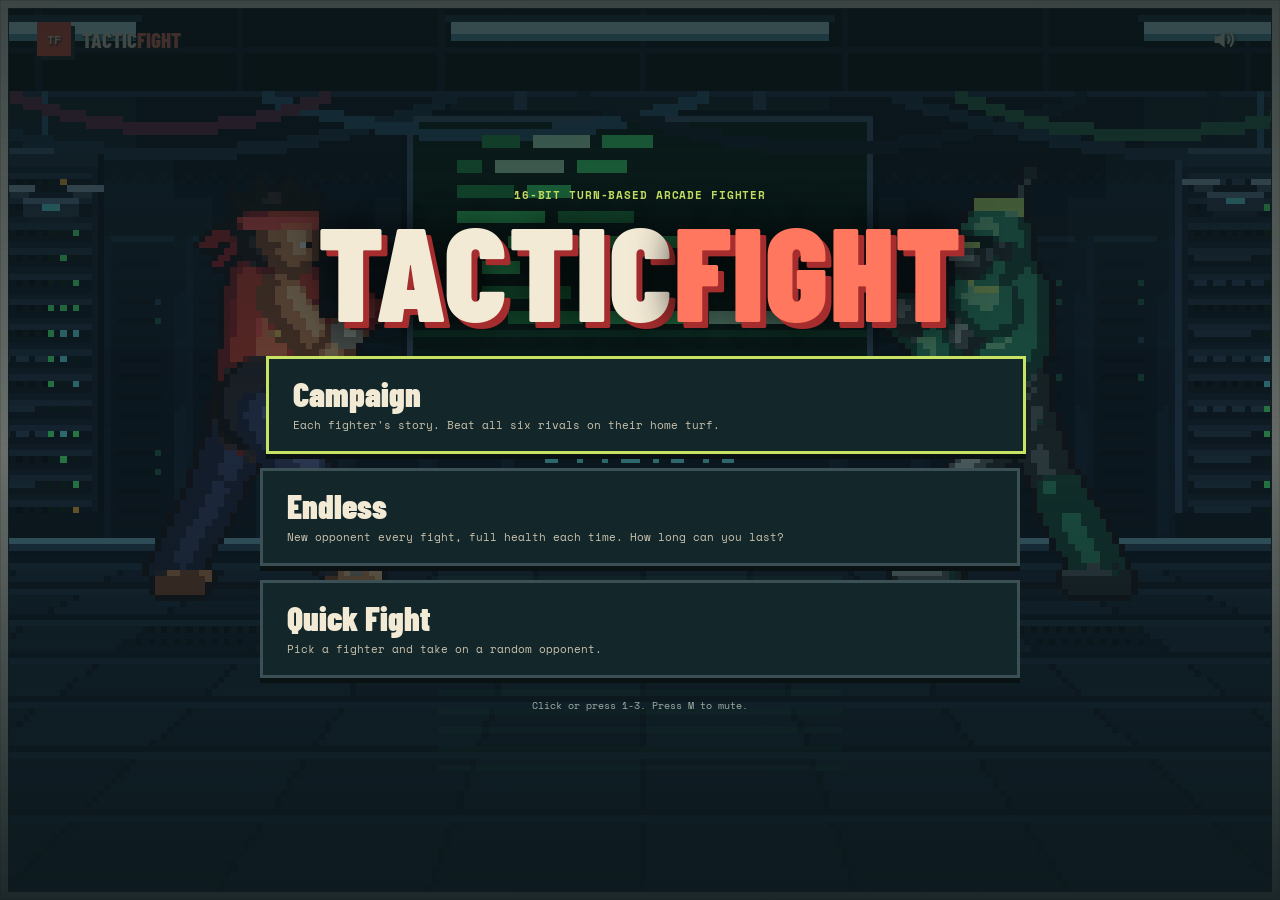
==== commit da5b6704: "Add new character 'BANANAS' with unique abilities, stages, and story interactions - Introduced 'BANA" ====
--- a/index.html
+++ b/index.html
@@ -97,7 +97,7 @@
       <p class="panel-kicker">16-BIT TURN-BASED ARCADE FIGHTER</p>
       <h2 class="game-logo" id="title-heading">TACTIC<span>FIGHT</span></h2>
       <div class="mode-list">
-        <button class="mode-button" type="button" data-mode="campaign"><strong>Campaign</strong><span>Each fighter's story. Beat all five rivals on their home turf.</span></button>
+        <button class="mode-button" type="button" data-mode="campaign"><strong>Campaign</strong><span>Each fighter's story. Beat all six rivals on their home turf.</span></button>
         <button class="mode-button" type="button" data-mode="endless"><strong>Endless</strong><span>New opponent every fight, full health each time. How long can you last?</span><em id="endless-best"></em></button>
         <button class="mode-button" type="button" data-mode="quick"><strong>Quick Fight</strong><span>Pick a fighter and take on a random opponent.</span></button>
       </div>
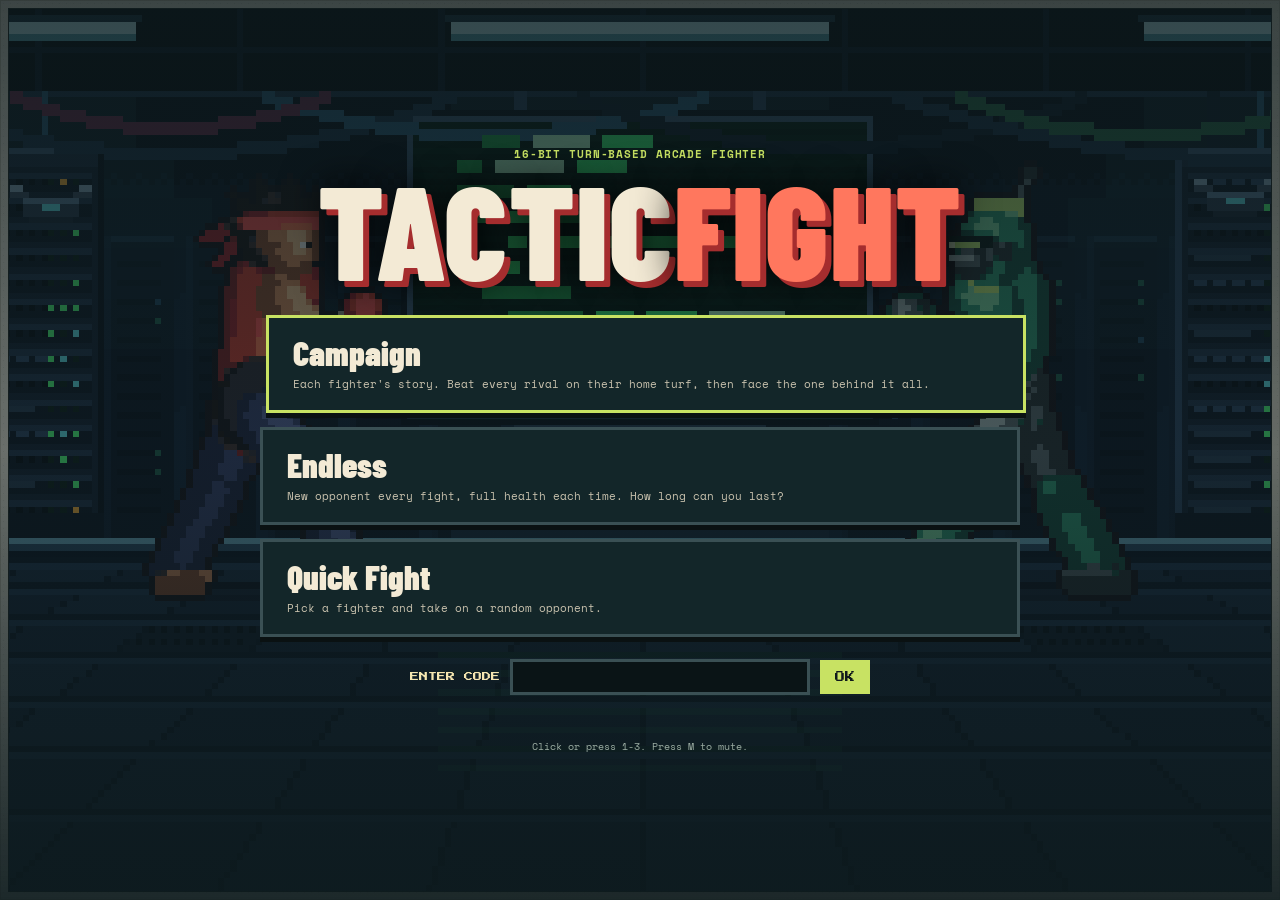
==== commit e4e1c2d5: "Add secret fighter PROPHET, rework BANANAS, arcade HUD and K.O. fix - Fix the K.O. banner and "YOU W" ====
--- a/index.html
+++ b/index.html
@@ -5,47 +5,50 @@
   <meta name="viewport" content="width=device-width, initial-scale=1">
   <meta name="theme-color" content="#f3ead5">
   <title>Tactic Fight</title>
+  <link rel="stylesheet" href="https://fonts.googleapis.com/css2?family=Press+Start+2P&display=swap">
   <link rel="stylesheet" href="style.css">
 </head>
 <body>
   <main class="game-shell">
-    <header class="topbar">
-      <button class="brand" id="home-button" type="button" aria-label="Back to the start screen">
-        <span class="brand-mark" aria-hidden="true">TF</span>
-        <span>TACTIC<span class="brand-accent">FIGHT</span></span>
-      </button>
-      <div class="round-readout" aria-live="polite">
-        <span class="readout-label" id="mode-label">ROUND</span>
-        <strong id="round-number">01</strong>
-      </div>
-      <button class="sound-toggle" id="sound-toggle" type="button" aria-label="Mute sound" aria-pressed="true" title="Mute sound (M)">
-        <svg class="speaker-icon" viewBox="0 0 24 24" aria-hidden="true">
-          <path class="speaker-shape" d="M4 9v6h4l5 4V5L8 9H4Z"></path>
-          <path class="sound-waves" d="M16 9a5 5 0 0 1 0 6M18.5 6.5a8.5 8.5 0 0 1 0 11"></path>
-          <path class="mute-slash" d="m15 9 6 6m0-6-6 6"></path>
-        </svg>
-      </button>
-    </header>
-
+    <!-- Arcade HUD: life bars with a red damage trail, name plates under them and the round in the middle. -->
     <section class="matchup" aria-label="Fighter status">
       <div class="fighter-status player-status">
+        <div class="health-track" role="meter" aria-label="Player health" aria-valuemin="0" aria-valuemax="100" aria-valuenow="100">
+          <div id="player-lag" class="health-lag"></div>
+          <div id="player-health" class="health-fill"></div>
+        </div>
         <div class="fighter-heading">
-          <h1 id="player-name">ROOK</h1>
+          <h1 id="player-name" class="name-plate">ROOK</h1>
           <span id="player-hp-text" class="hp-number">100</span>
-        </div>
-        <div class="health-track" role="meter" aria-label="Player health" aria-valuemin="0" aria-valuemax="100" aria-valuenow="100">
-          <div id="player-health" class="health-fill"></div>
         </div>
         <div class="fighter-meta"><span id="player-tags" class="boost-tag"></span></div>
       </div>
 
+      <div class="hud-center">
+        <div class="round-readout" aria-live="polite">
+          <span class="readout-label" id="mode-label">ROUND</span>
+          <strong id="round-number">01</strong>
+        </div>
+        <div class="corner-controls">
+          <button class="menu-button" id="home-button" type="button" aria-label="Back to the start screen" title="Main menu">MENU</button>
+          <button class="sound-toggle" id="sound-toggle" type="button" aria-label="Mute sound" aria-pressed="true" title="Mute sound (M)">
+            <svg class="speaker-icon" viewBox="0 0 24 24" aria-hidden="true">
+              <path class="speaker-shape" d="M4 9v6h4l5 4V5L8 9H4Z"></path>
+              <path class="sound-waves" d="M16 9a5 5 0 0 1 0 6M18.5 6.5a8.5 8.5 0 0 1 0 11"></path>
+              <path class="mute-slash" d="m15 9 6 6m0-6-6 6"></path>
+            </svg>
+          </button>
+        </div>
+      </div>
+
       <div class="fighter-status bot-status">
+        <div class="health-track" role="meter" aria-label="CPU health" aria-valuemin="0" aria-valuemax="100" aria-valuenow="100">
+          <div id="bot-lag" class="health-lag"></div>
+          <div id="bot-health" class="health-fill"></div>
+        </div>
         <div class="fighter-heading">
-          <h1 id="bot-name">BYTE</h1>
+          <h1 id="bot-name" class="name-plate">BYTE</h1>
           <span id="bot-hp-text" class="hp-number">100</span>
-        </div>
-        <div class="health-track" role="meter" aria-label="CPU health" aria-valuemin="0" aria-valuemax="100" aria-valuenow="100">
-          <div id="bot-health" class="health-fill"></div>
         </div>
         <div class="fighter-meta"><span id="bot-tags" class="boost-tag"></span></div>
       </div>
@@ -97,10 +100,16 @@
       <p class="panel-kicker">16-BIT TURN-BASED ARCADE FIGHTER</p>
       <h2 class="game-logo" id="title-heading">TACTIC<span>FIGHT</span></h2>
       <div class="mode-list">
-        <button class="mode-button" type="button" data-mode="campaign"><strong>Campaign</strong><span>Each fighter's story. Beat all six rivals on their home turf.</span></button>
+        <button class="mode-button" type="button" data-mode="campaign"><strong>Campaign</strong><span>Each fighter's story. Beat every rival on their home turf, then face the one behind it all.</span></button>
         <button class="mode-button" type="button" data-mode="endless"><strong>Endless</strong><span>New opponent every fight, full health each time. How long can you last?</span><em id="endless-best"></em></button>
         <button class="mode-button" type="button" data-mode="quick"><strong>Quick Fight</strong><span>Pick a fighter and take on a random opponent.</span></button>
       </div>
+      <form class="code-entry" id="code-form" autocomplete="off">
+        <label for="code-input">ENTER CODE</label>
+        <input id="code-input" type="text" maxlength="16" spellcheck="false" autocapitalize="characters" aria-describedby="code-message">
+        <button class="code-submit" type="submit">OK</button>
+        <p class="code-message" id="code-message" aria-live="polite"></p>
+      </form>
       <p class="title-hint">Click or press 1-3. Press M to mute.</p>
     </div>
   </section>
--- a/style.css
+++ b/style.css
@@ -31,14 +31,7 @@
 button:focus-visible, a:focus-visible { outline: 3px solid var(--red); outline-offset: 3px; }
 
 .game-shell { width: min(1100px, calc(100% - 48px)); margin: 0 auto; }
-.topbar { height: 78px; display: flex; align-items: center; justify-content: space-between; }
-.brand { display: inline-flex; align-items: center; gap: 11px; padding: 0; border: 0; color: var(--paper); background: transparent; text-decoration: none; cursor: pointer; font: 800 21px/1 var(--display); letter-spacing: 0; text-shadow: 1px 2px 2px #132427; }
-.brand-mark { display: grid; width: 34px; height: 34px; place-items: center; color: var(--paper); background: var(--red); box-shadow: 4px 4px 0 var(--ink); font: 700 12px var(--mono); }
-.brand-accent { color: #ff775e; }
-.round-readout { display: flex; align-items: center; gap: 10px; padding: 0; }
-.readout-label, .top-status, .side-label, .fighter-meta, .arena-topline, .arena-caption, .combat-tip, .page-footer { font-size: 10px; font-weight: 700; letter-spacing: 0; }
-.readout-label { color: var(--paper); text-shadow: 1px 2px 2px #132427; }
-.round-readout strong { color: var(--paper); font: 700 17px var(--mono); text-shadow: 1px 2px 2px #132427; }
+.top-status, .side-label, .fighter-meta, .arena-topline, .arena-caption, .combat-tip, .page-footer { font-size: 10px; font-weight: 700; letter-spacing: 0; }
 .sound-toggle { display: grid; width: 40px; height: 40px; place-items: center; padding: 0; border: 0; color: var(--paper); background: transparent; cursor: pointer; }
 .sound-toggle:hover { color: var(--lime); }
 .speaker-icon { width: 27px; height: 27px; overflow: visible; fill: none; stroke: currentColor; stroke-width: 2; stroke-linecap: round; stroke-linejoin: round; filter: drop-shadow(1px 2px 2px #132427); }
@@ -47,16 +40,9 @@
 .sound-toggle[aria-pressed="true"] .sound-waves, .sound-toggle[aria-pressed="false"] .mute-slash { display: block; }
 .mute-slash { stroke: var(--red); stroke-width: 3; }
 
-.matchup { display: grid; grid-template-columns: 1fr 1fr; align-items: center; gap: 26px; padding: 26px 4px 22px; }
 .fighter-status { min-width: 0; }
-.fighter-heading { display: flex; justify-content: space-between; align-items: end; margin-bottom: 10px; }
 .side-label { color: var(--paper); text-shadow: 1px 2px 2px #132427; }
-.fighter-heading h1 { margin: 1px 0 0; color: var(--paper); font: 900 34px/.95 var(--display); text-shadow: 1px 2px 2px #132427; }
 .bot-status { text-align: right; }
-.hp-number { color: var(--paper); font: 700 19px var(--mono); text-shadow: 1px 2px 2px #132427; }
-.health-track { height: 13px; padding: 2px; border: 1px solid var(--paper); background: #263e41; box-shadow: 1px 2px 3px #13242766; }
-.health-fill { height: 100%; width: 100%; background: var(--mint); transition: width 280ms ease; }
-.bot-status .health-fill { margin-left: auto; background: var(--red); }
 .fighter-meta { display: flex; justify-content: flex-end; align-items: center; gap: 8px; margin-top: 7px; }
 .boost-tag { color: var(--lime); font-size: 9px; font-weight: 700; text-shadow: 1px 2px 2px #132427; }
 .player-status .fighter-meta { justify-content: flex-start; }
@@ -124,17 +110,8 @@
 
 @media (max-width: 620px) {
   .game-shell { width: min(100% - 28px, 480px); }
-  .topbar { height: 65px; }
-  .brand { font-size: 18px; }
-  .brand-mark { width: 30px; height: 30px; }
-  .round-readout { padding: 7px 9px; gap: 6px; }
   .top-status { font-size: 8px; }
-  .matchup { gap: 10px; padding: 21px 0 16px; }
-  .fighter-heading h1 { font-size: 28px; }
-  .fighter-heading { margin-bottom: 8px; }
   .side-label { font-size: 9px; }
-  .hp-number { font-size: 15px; }
-  .health-track { height: 11px; }
   .fighter-meta { font-size: 8px; }
   .boost-tag { font-size: 7px; padding: 3px; }
   .versus { font-size: 17px; }
@@ -165,13 +142,7 @@
 
 @media (max-width: 380px) {
   .game-shell { width: calc(100% - 24px); }
-  .brand { gap: 7px; font-size: 15px; }
-  .brand-mark { width: 27px; height: 27px; font-size: 10px; }
   .sound-toggle { width: 32px; height: 32px; }
-  .matchup { grid-template-columns: 1fr 1fr; gap: 8px; }
-  .fighter-heading { gap: 3px; }
-  .fighter-heading h1 { font-size: 20px; }
-  .hp-number { font-size: 12px; }
   .fighter-meta { gap: 2px; font-size: 7px; }
   .action-row { grid-template-columns: 1fr; }
   .action-button { min-height: 56px; align-items: center; padding: 8px 10px; }
@@ -194,28 +165,15 @@
     padding: 14px 22px;
     border: 1px solid var(--line);
   }
-  .topbar {
-    position: relative;
-    z-index: 1;
-    height: 48px;
-    flex: 0 0 48px;
-    padding: 0 14px;
-    border: 0;
-    background: transparent;
-  }
   .matchup {
     position: relative;
     z-index: 1;
     flex: 0 0 auto;
-    margin-top: 4px;
-    padding: 6px 14px;
+    margin-top: 0;
+    padding: 4px 10px;
     border: 0;
     background: transparent;
   }
-  .fighter-heading { margin-bottom: 8px; }
-  .fighter-heading h1 { font-size: 30px; }
-  .fighter-meta { margin-top: 4px; }
-  .side-label, .hp-number { color: var(--paper); text-shadow: 1px 2px 2px #132427; }
   .arena-wrap {
     position: fixed;
     z-index: 0;
@@ -384,5 +342,72 @@
 /* The fight HUD only shows during fights and on the result screen. */
 body:not([data-screen="fight"]):not([data-screen="result"]) .matchup,
 body:not([data-screen="fight"]):not([data-screen="result"]) .fight-console,
-body:not([data-screen="fight"]):not([data-screen="result"]) .round-readout { visibility: hidden; }
+body:not([data-screen="fight"]):not([data-screen="result"]) .hud-center { visibility: hidden; }
 .dialogue { background: linear-gradient(180deg, #0d1a1d99 0%, #0d1a1dee 70%); }
+
+/* ---------------------------------------------------------------------------
+   Arcade HUD: chunky framed life bars across the top, a red trail that catches
+   up after each hit, pixel-font name plates and the round counter in between. */
+.matchup { display: grid; grid-template-columns: 1fr auto 1fr; align-items: start; gap: 18px; padding: 14px 0 12px; }
+.fighter-status { min-width: 0; }
+.health-track { position: relative; height: 24px; overflow: hidden; border: 3px solid #140e16; background: #3a0c12; box-shadow: 0 0 0 2px #f1c95a, 0 0 0 5px #140e16, 5px 5px 0 5px #0007; }
+.health-track::after { content: ""; position: absolute; inset: 0; background: repeating-linear-gradient(90deg, transparent 0 calc(10% - 2px), #140e1688 calc(10% - 2px) 10%); pointer-events: none; }
+.health-lag, .health-fill { position: absolute; top: 0; bottom: 0; left: 0; width: 100%; }
+.health-lag { background: #ff3b2f; transition: width 520ms steps(8) 420ms; }
+.health-fill { background: linear-gradient(180deg, #fff7b0 0 22%, #ffd23a 22% 64%, #e89a12 64% 100%); transition: width 180ms steps(4); }
+.bot-status .health-lag, .bot-status .health-fill { right: 0; left: auto; }
+.health-track.danger .health-fill { animation: hp-danger 420ms steps(1) infinite; }
+@keyframes hp-danger { 50% { background: linear-gradient(180deg, #ffd0c0 0 22%, #ff6a3a 22% 64%, #c8321c 64% 100%); } }
+.fighter-heading { display: flex; justify-content: space-between; align-items: center; gap: 8px; margin-top: 9px; }
+.bot-status .fighter-heading { flex-direction: row-reverse; }
+.name-plate { min-width: 0; margin: 0; overflow: hidden; padding: 5px 8px 4px; border-left: 5px solid var(--fighter, var(--lime)); color: var(--paper); background: #140e16d9; font: 400 16px/1.1 "Press Start 2P", var(--mono); text-overflow: ellipsis; text-shadow: 2px 2px 0 var(--fighter, #000), 3px 3px 0 #140e16; white-space: nowrap; }
+.bot-status .name-plate { border-right: 5px solid var(--fighter, var(--lime)); border-left: 0; }
+.hp-number { color: #fff7b0; font: 400 11px/1 "Press Start 2P", var(--mono); text-shadow: 2px 2px 0 #140e16; }
+.fighter-meta { display: flex; justify-content: flex-start; margin-top: 6px; }
+.bot-status .fighter-meta { justify-content: flex-end; }
+.boost-tag { padding: 3px 5px; color: var(--lime); background: #140e16b3; font: 400 8px/1.2 "Press Start 2P", var(--mono); text-shadow: 1px 1px 0 #140e16; }
+.hud-center { display: grid; justify-items: center; gap: 6px; }
+.round-readout { display: grid; justify-items: center; gap: 4px; min-width: 70px; padding: 5px 8px 6px; border: 3px solid #140e16; background: #140e16; box-shadow: 0 0 0 2px #f1c95a, 4px 4px 0 2px #0007; }
+.readout-label { color: #f4e6b0; font: 400 7px/1 "Press Start 2P", var(--mono); }
+.round-readout strong { color: #ffe36a; font: 400 20px/1 "Press Start 2P", var(--mono); text-shadow: 2px 2px 0 #c8321c; }
+.corner-controls { display: flex; align-items: center; gap: 4px; }
+.menu-button { padding: 6px 6px 5px; border: 2px solid #f4e6b0; color: var(--paper); background: #140e16cc; font: 400 8px/1 "Press Start 2P", var(--mono); cursor: pointer; }
+.menu-button:hover, .menu-button:focus-visible { color: #140e16; background: var(--lime); }
+.corner-controls .sound-toggle { width: 30px; height: 30px; }
+.corner-controls .speaker-icon { width: 22px; height: 22px; }
+
+@media (max-width: 620px) {
+  .matchup { gap: 8px; padding: 12px 0 10px; }
+  .health-track { height: 16px; border-width: 2px; box-shadow: 0 0 0 2px #f1c95a, 0 0 0 4px #140e16; }
+  .name-plate { padding: 4px 5px 3px; border-width: 3px; font-size: 9px; }
+  .hp-number { font-size: 8px; }
+  .round-readout { min-width: 48px; padding: 4px 5px; }
+  .readout-label { font-size: 6px; }
+  .round-readout strong { font-size: 13px; }
+  .menu-button { font-size: 6px; }
+  .boost-tag { font-size: 6px; }
+}
+@media (max-width: 380px) {
+  .name-plate { font-size: 7px; }
+  .corner-controls .sound-toggle { width: 24px; height: 24px; }
+}
+
+/* Title screen code entry. */
+.code-entry { display: grid; grid-template-columns: auto 1fr auto; align-items: center; gap: 10px; width: min(460px, 100%); margin: 22px auto 0; }
+.code-entry label { color: #f4e6b0; font: 400 9px/1 "Press Start 2P", var(--mono); }
+.code-entry input { min-width: 0; padding: 9px 10px; border: 3px solid #3a5054; color: #ffe36a; background: #0a1416; font: 400 12px/1 "Press Start 2P", var(--mono); letter-spacing: 0.1em; text-transform: uppercase; }
+.code-entry input:focus { border-color: var(--lime); outline: none; }
+.code-submit { padding: 9px 12px; border: 3px solid var(--lime); color: #10191b; background: var(--lime); font: 400 10px/1 "Press Start 2P", var(--mono); cursor: pointer; }
+.code-submit:hover, .code-submit:focus-visible { color: var(--lime); background: #10191b; outline: none; }
+.code-message { grid-column: 1 / -1; min-height: 14px; margin: 0; color: #ff9971; font: 400 8px/1.6 "Press Start 2P", var(--mono); }
+.code-message[data-state="ok"] { color: var(--lime); }
+@media (max-width: 420px) {
+  .code-entry { grid-template-columns: 1fr auto; }
+  .code-entry label { grid-column: 1 / -1; }
+}
+
+/* A locked secret fighter: a mystery box that can't be picked. */
+.fighter-card.locked { --fighter: #3a3448; cursor: not-allowed; background: repeating-linear-gradient(45deg, #15111c 0 8px, #1c1726 8px 16px); box-shadow: 0 5px 0 #0a1112; }
+.fighter-card.locked:hover { transform: none; box-shadow: 0 5px 0 #0a1112; }
+.fighter-card.locked .card-name { color: #6e6680; }
+.fighter-card.locked .card-role { color: #6e6680; }
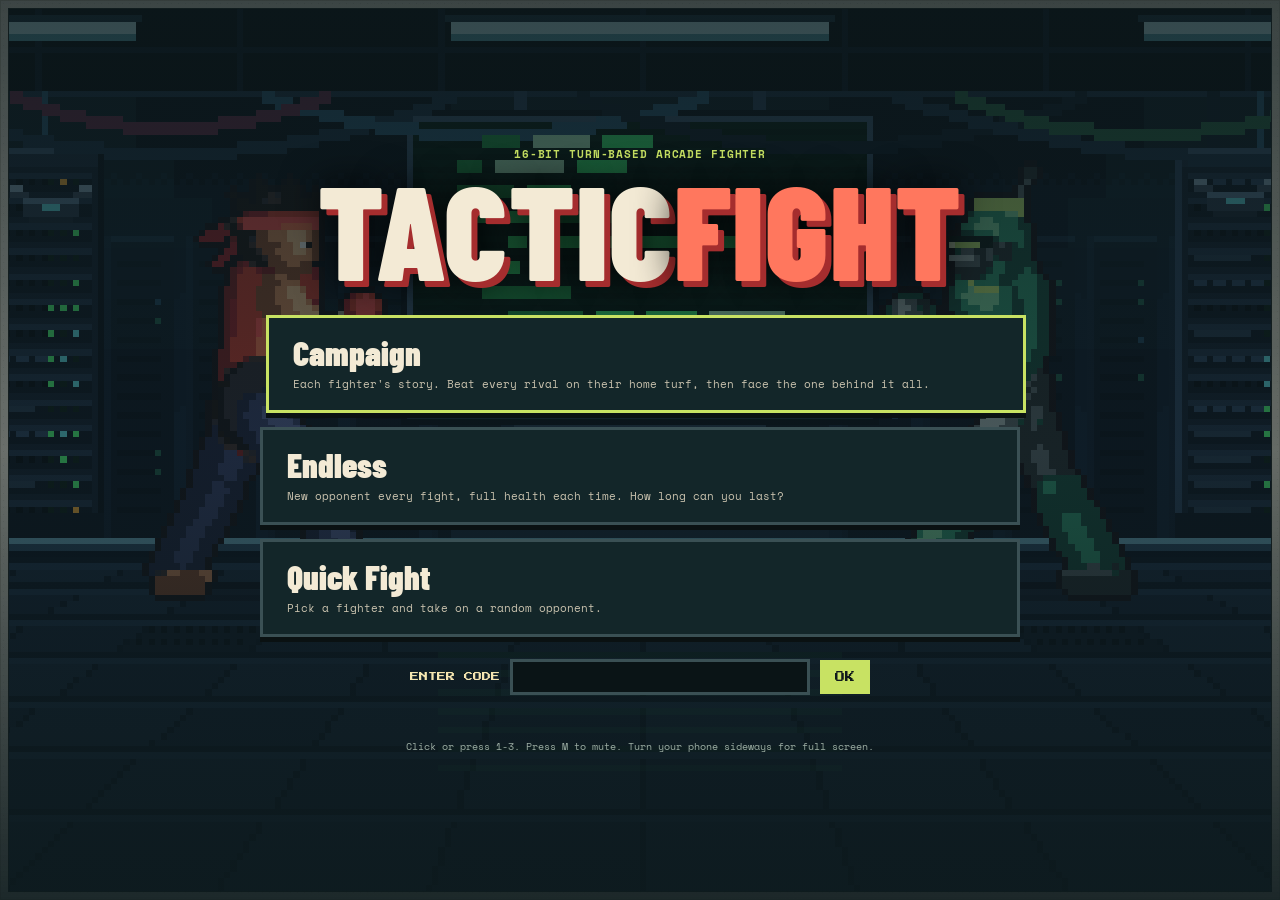
==== commit 9d2ecd73: "Full-screen landscape layout for phones - Phones held sideways get a handheld-style layout: the aren" ====
--- a/index.html
+++ b/index.html
@@ -2,8 +2,14 @@
 <html lang="en">
 <head>
   <meta charset="utf-8">
-  <meta name="viewport" content="width=device-width, initial-scale=1">
-  <meta name="theme-color" content="#f3ead5">
+  <meta name="viewport" content="width=device-width, initial-scale=1, viewport-fit=cover">
+  <meta name="theme-color" content="#0d1a1d">
+  <!-- Home-screen app mode: on iPhone this is the only way to hide Safari's bars. -->
+  <meta name="mobile-web-app-capable" content="yes">
+  <meta name="apple-mobile-web-app-capable" content="yes">
+  <meta name="apple-mobile-web-app-status-bar-style" content="black-translucent">
+  <meta name="apple-mobile-web-app-title" content="TacticFight">
+  <link rel="manifest" href="manifest.webmanifest">
   <title>Tactic Fight</title>
   <link rel="stylesheet" href="https://fonts.googleapis.com/css2?family=Press+Start+2P&display=swap">
   <link rel="stylesheet" href="style.css">
@@ -31,6 +37,7 @@
         </div>
         <div class="corner-controls">
           <button class="menu-button" id="home-button" type="button" aria-label="Back to the start screen" title="Main menu">MENU</button>
+          <button class="menu-button fullscreen-toggle" id="fullscreen-toggle" type="button" aria-label="Full screen" aria-pressed="false" title="Full screen (F)" hidden>FULL</button>
           <button class="sound-toggle" id="sound-toggle" type="button" aria-label="Mute sound" aria-pressed="true" title="Mute sound (M)">
             <svg class="speaker-icon" viewBox="0 0 24 24" aria-hidden="true">
               <path class="speaker-shape" d="M4 9v6h4l5 4V5L8 9H4Z"></path>
@@ -110,7 +117,8 @@
         <button class="code-submit" type="submit">OK</button>
         <p class="code-message" id="code-message" aria-live="polite"></p>
       </form>
-      <p class="title-hint">Click or press 1-3. Press M to mute.</p>
+      <p class="title-hint">Click or press 1-3. Press M to mute. Turn your phone sideways for full screen.</p>
+      <p class="install-hint" id="install-hint" hidden>iPhone: tap Share, then "Add to Home Screen" to play full screen.</p>
     </div>
   </section>
 
--- a/style.css
+++ b/style.css
@@ -411,3 +411,71 @@
 .fighter-card.locked:hover { transform: none; box-shadow: 0 5px 0 #0a1112; }
 .fighter-card.locked .card-name { color: #6e6680; }
 .fighter-card.locked .card-role { color: #6e6680; }
+
+.install-hint { margin: 8px 0 0; color: var(--lime); font-size: 10px; }
+.install-hint[hidden] { display: none; }
+.fullscreen-toggle[hidden] { display: none; }
+
+/* ---------------------------------------------------------------------------
+   Phone held sideways: a handheld-console layout. The arena fills the screen
+   edge to edge, the HUD is a thin strip at the top and the moves are a slim
+   row along the bottom, clear of the fighters. Safe-area padding keeps
+   everything out from under the notch. */
+@media (min-width: 621px) and (max-height: 500px) {
+  .game-shell { padding: 4px max(8px, env(safe-area-inset-right)) max(4px, env(safe-area-inset-bottom)) max(8px, env(safe-area-inset-left)); border: 0; }
+  .arena-wrap { inset: 0; border: 0; }
+  .matchup { gap: 10px; padding: 2px 4px 0; }
+  .health-track { height: 12px; border-width: 2px; box-shadow: 0 0 0 2px #f1c95a, 0 0 0 4px #140e16; }
+  .fighter-heading { margin-top: 6px; }
+  .name-plate { padding: 3px 5px 2px; border-width: 3px; font-size: 9px; }
+  .hp-number { font-size: 8px; }
+  .fighter-meta { margin-top: 3px; }
+  .boost-tag { padding: 2px 4px; font-size: 6px; }
+  .hud-center { grid-auto-flow: column; align-items: start; gap: 5px; }
+  .round-readout { min-width: 44px; padding: 3px 5px 4px; gap: 2px; }
+  .readout-label { font-size: 5px; }
+  .round-readout strong { font-size: 12px; }
+  .corner-controls { flex-direction: column; gap: 3px; }
+  .menu-button { padding: 4px 4px 3px; font-size: 6px; }
+  .corner-controls .sound-toggle { width: 22px; height: 18px; }
+  .corner-controls .speaker-icon { width: 16px; height: 16px; }
+  .fight-console { padding: 0 4px 4px; }
+  .action-row { gap: 6px; }
+  .move-button { min-height: 0; padding: 5px 8px; column-gap: 7px; border-width: 2px; box-shadow: 0 3px 0 #0a1112; background: linear-gradient(180deg, color-mix(in srgb, var(--fighter) 34%, #10191bdd) 0%, #10191bdd 100%); }
+  .move-button.ultimate { border-width: 4px; }
+  .move-icon { width: 28px; height: 28px; }
+  .move-name { font-size: 15px; }
+  .move-cooldown { font-size: 7px; }
+  .move-key { top: 2px; right: 4px; font-size: 7px; }
+  .screen-announcement p { font-size: 46px; }
+
+  /* Menus: smaller type and wider grids so they fit the short screen. */
+  .title-screen, .character-select, .fighter-detail, .result-panel { padding: 10px max(16px, env(safe-area-inset-right)) 10px max(16px, env(safe-area-inset-left)); }
+  .game-logo { margin: 4px 0 10px; font-size: 54px; }
+  .mode-list { grid-template-columns: repeat(3, 1fr); gap: 8px; }
+  .mode-button { padding: 10px 12px; }
+  .mode-button strong { font-size: 24px; }
+  .mode-button span { font-size: 9px; }
+  .code-entry { margin-top: 10px; }
+  .title-hint { margin-top: 8px; }
+  .select-panel h2 { margin: 2px 0 10px; font-size: 32px; }
+  .select-grid { grid-template-columns: repeat(4, 1fr); gap: 8px; margin-bottom: 4px; }
+  .fighter-card { min-height: 64px; padding: 10px; }
+  .card-name { font-size: 24px; }
+  .card-role { font-size: 9px; }
+  .detail-box { grid-template-columns: 150px 1fr; gap: 14px; padding: 14px; }
+  .detail-portrait { width: 150px; height: 167px; }
+  .detail-info h2 { font-size: 36px; }
+  .detail-story { margin: 6px 0 8px; font-size: 10px; line-height: 1.4; }
+  .detail-move { padding: 6px; }
+  .detail-move p { display: none; }
+  .detail-actions { margin-top: 8px; }
+  .big-button { min-width: 150px; padding: 10px 18px; font-size: 20px; }
+  .result-box { padding: 16px; }
+  .result-box h2 { font-size: 46px; }
+  .dialogue { padding-bottom: max(8px, env(safe-area-inset-bottom)); }
+  .dialogue-portrait { bottom: 120px; width: min(17vw, 34vh); }
+  .dialogue-box { min-height: 104px; padding: 12px 16px 8px; }
+  .dialogue-speaker { margin-top: -28px; font-size: 18px; }
+  .dialogue-text { min-height: 40px; font-size: 13px; line-height: 1.45; }
+}
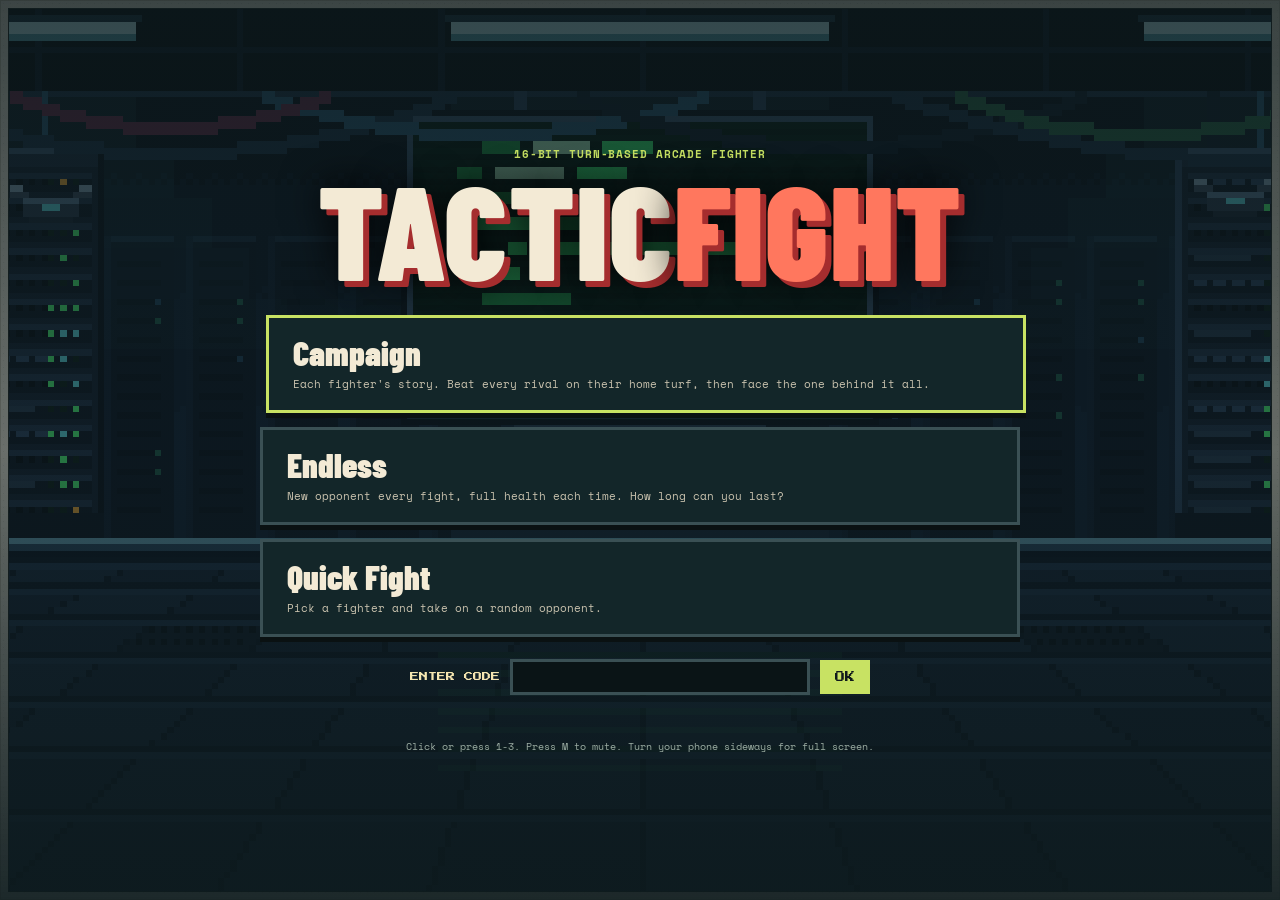
==== commit ca488dea: "New PROPHET look, fighter entrances and a pause menu - PROPHET: lean, athletic galaxy-skinned figure" ====
--- a/index.html
+++ b/index.html
@@ -36,7 +36,7 @@
           <strong id="round-number">01</strong>
         </div>
         <div class="corner-controls">
-          <button class="menu-button" id="home-button" type="button" aria-label="Back to the start screen" title="Main menu">MENU</button>
+          <button class="menu-button" id="home-button" type="button" aria-label="Open the menu" aria-haspopup="dialog" title="Menu (Esc)">MENU</button>
           <button class="menu-button fullscreen-toggle" id="fullscreen-toggle" type="button" aria-label="Full screen" aria-pressed="false" title="Full screen (F)" hidden>FULL</button>
           <button class="sound-toggle" id="sound-toggle" type="button" aria-label="Mute sound" aria-pressed="true" title="Mute sound (M)">
             <svg class="speaker-icon" viewBox="0 0 24 24" aria-hidden="true">
@@ -79,6 +79,16 @@
   <div class="screen-announcement" id="screen-announcement" aria-live="assertive" aria-atomic="true" hidden>
     <p id="announcement-text"></p>
   </div>
+
+  <section class="pause-menu" id="pause-menu" aria-labelledby="pause-title" hidden>
+    <div class="pause-box">
+      <h2 id="pause-title">PAUSED</h2>
+      <div class="pause-actions">
+        <button class="big-button" id="pause-resume" type="button">RESUME</button>
+        <button class="big-button secondary" id="pause-title-button" type="button">BACK TO TITLE SCREEN</button>
+      </div>
+    </div>
+  </section>
 
   <section class="result-panel" id="result-panel" aria-labelledby="result-title" hidden>
     <div class="result-box">
--- a/style.css
+++ b/style.css
@@ -251,8 +251,8 @@
 .big-button:active { transform: translateY(0); box-shadow: 0 2px 0 #0a1112; }
 
 /* Full-screen overlays. */
-.title-screen, .character-select, .fighter-detail, .result-panel, .dialogue { position: fixed; inset: 0; display: grid; place-items: center; overflow-y: auto; padding: 24px 16px; }
-.title-screen[hidden], .character-select[hidden], .fighter-detail[hidden], .result-panel[hidden], .dialogue[hidden] { display: none; }
+.title-screen, .character-select, .fighter-detail, .result-panel, .dialogue, .pause-menu { position: fixed; inset: 0; display: grid; place-items: center; overflow-y: auto; padding: 24px 16px; }
+.title-screen[hidden], .character-select[hidden], .fighter-detail[hidden], .result-panel[hidden], .dialogue[hidden], .pause-menu[hidden] { display: none; }
 .title-screen { z-index: 30; background: linear-gradient(180deg, #0d1a1dcc, #0d1a1d99 50%, #0d1a1dee); }
 .character-select { z-index: 30; background: #0d1a1de8; }
 .fighter-detail { z-index: 31; background: #0d1a1dcc; }
@@ -479,3 +479,16 @@
   .dialogue-speaker { margin-top: -28px; font-size: 18px; }
   .dialogue-text { min-height: 40px; font-size: 13px; line-height: 1.45; }
 }
+
+/* Pause menu: opened with MENU or Escape during a fight. */
+.pause-menu { z-index: 35; background: #0d1a1dd9; }
+.pause-box { display: grid; justify-items: center; gap: 18px; width: min(420px, 100%); padding: 26px 22px; border: 3px solid #f1c95a; background: #140e16f2; box-shadow: 0 0 0 3px #140e16, 8px 8px 0 3px #0008; animation: pop-in 200ms ease-out both; }
+.pause-box h2 { margin: 0; color: #ffe36a; font: 400 26px/1 "Press Start 2P", var(--mono); text-shadow: 3px 3px 0 #c8321c; }
+.pause-actions { display: grid; gap: 12px; width: 100%; }
+.pause-actions .big-button { width: 100%; min-width: 0; font-size: 22px; }
+@media (min-width: 621px) and (max-height: 500px) {
+  .pause-box { gap: 10px; padding: 14px; }
+  .pause-box h2 { font-size: 18px; }
+  .pause-actions { grid-template-columns: 1fr 1fr; }
+  .pause-actions .big-button { font-size: 16px; }
+}
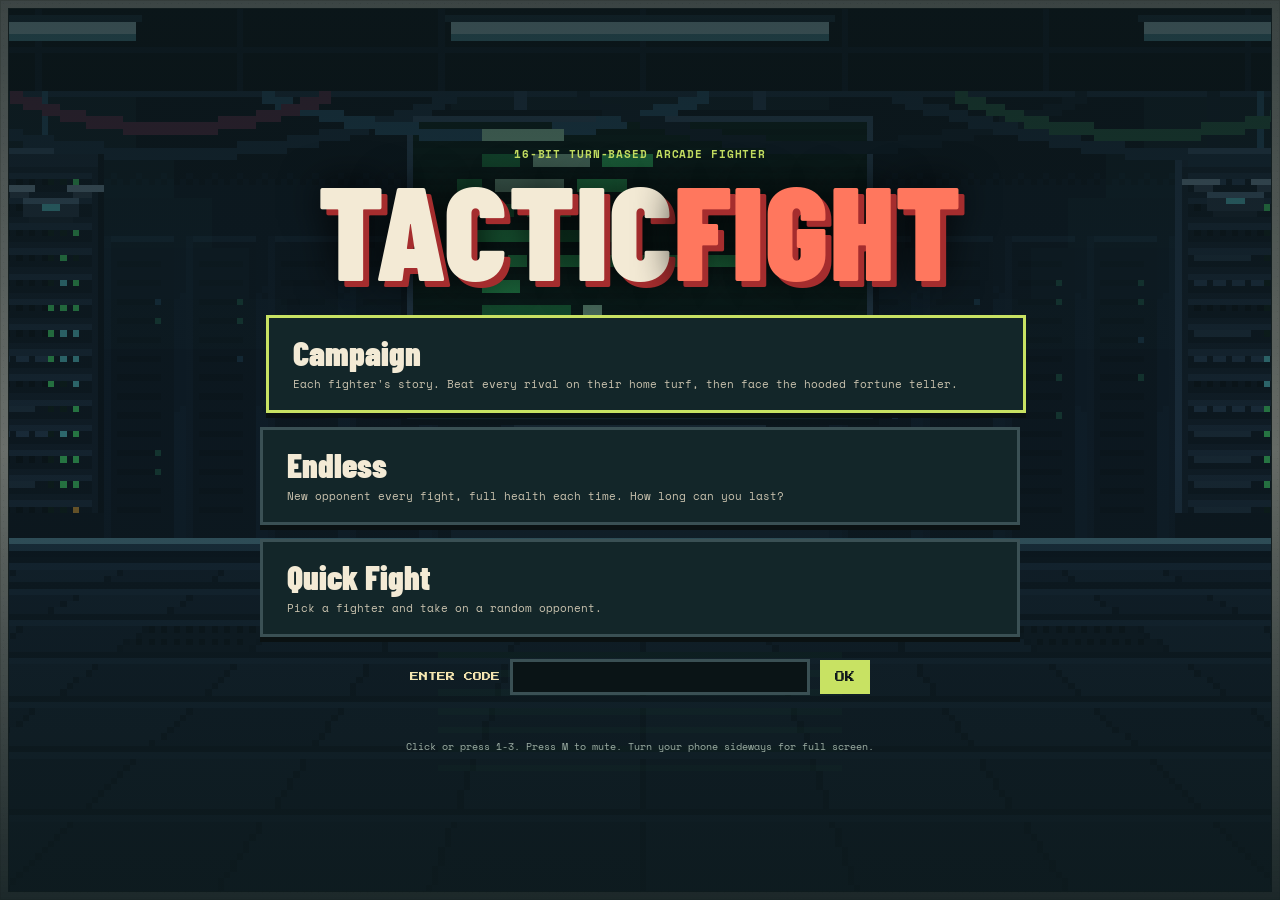
==== commit 7988bce9: "New story: PROPHET the traveling fortune teller - All eight backstories rewritten to be funnier and " ====
--- a/index.html
+++ b/index.html
@@ -117,7 +117,7 @@
       <p class="panel-kicker">16-BIT TURN-BASED ARCADE FIGHTER</p>
       <h2 class="game-logo" id="title-heading">TACTIC<span>FIGHT</span></h2>
       <div class="mode-list">
-        <button class="mode-button" type="button" data-mode="campaign"><strong>Campaign</strong><span>Each fighter's story. Beat every rival on their home turf, then face the one behind it all.</span></button>
+        <button class="mode-button" type="button" data-mode="campaign"><strong>Campaign</strong><span>Each fighter's story. Beat every rival on their home turf, then face the hooded fortune teller.</span></button>
         <button class="mode-button" type="button" data-mode="endless"><strong>Endless</strong><span>New opponent every fight, full health each time. How long can you last?</span><em id="endless-best"></em></button>
         <button class="mode-button" type="button" data-mode="quick"><strong>Quick Fight</strong><span>Pick a fighter and take on a random opponent.</span></button>
       </div>
--- a/style.css
+++ b/style.css
@@ -482,7 +482,7 @@
 
 /* Pause menu: opened with MENU or Escape during a fight. */
 .pause-menu { z-index: 35; background: #0d1a1dd9; }
-.pause-box { display: grid; justify-items: center; gap: 18px; width: min(420px, 100%); padding: 26px 22px; border: 3px solid #f1c95a; background: #140e16f2; box-shadow: 0 0 0 3px #140e16, 8px 8px 0 3px #0008; animation: pop-in 200ms ease-out both; }
+.pause-box { display: grid; justify-items: center; gap: 18px; width: min(420px, 100%); padding: 26px 22px; border: 3px solid #f1c95a; background: #140e16f2; box-shadow: 0 0 0 3px #140e16, 8px 8px 0 3px #0008; }
 .pause-box h2 { margin: 0; color: #ffe36a; font: 400 26px/1 "Press Start 2P", var(--mono); text-shadow: 3px 3px 0 #c8321c; }
 .pause-actions { display: grid; gap: 12px; width: 100%; }
 .pause-actions .big-button { width: 100%; min-width: 0; font-size: 22px; }
